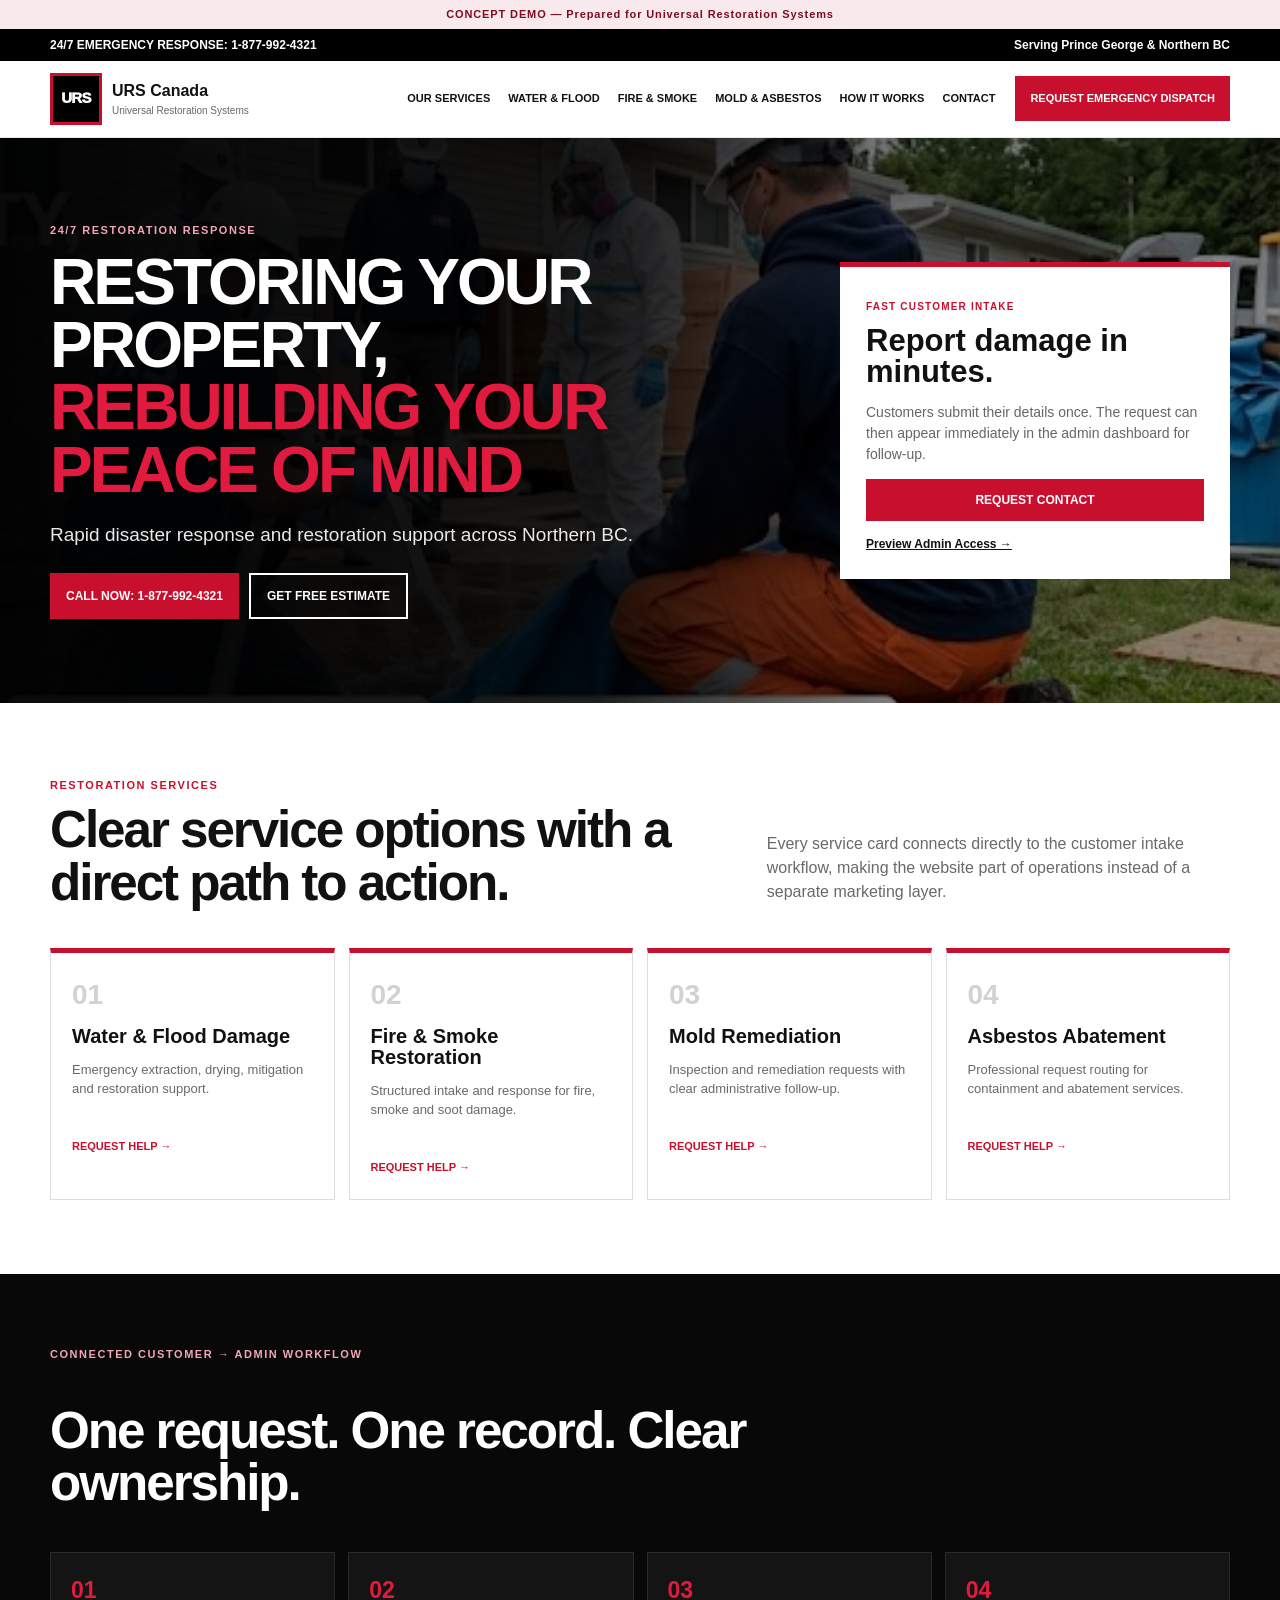
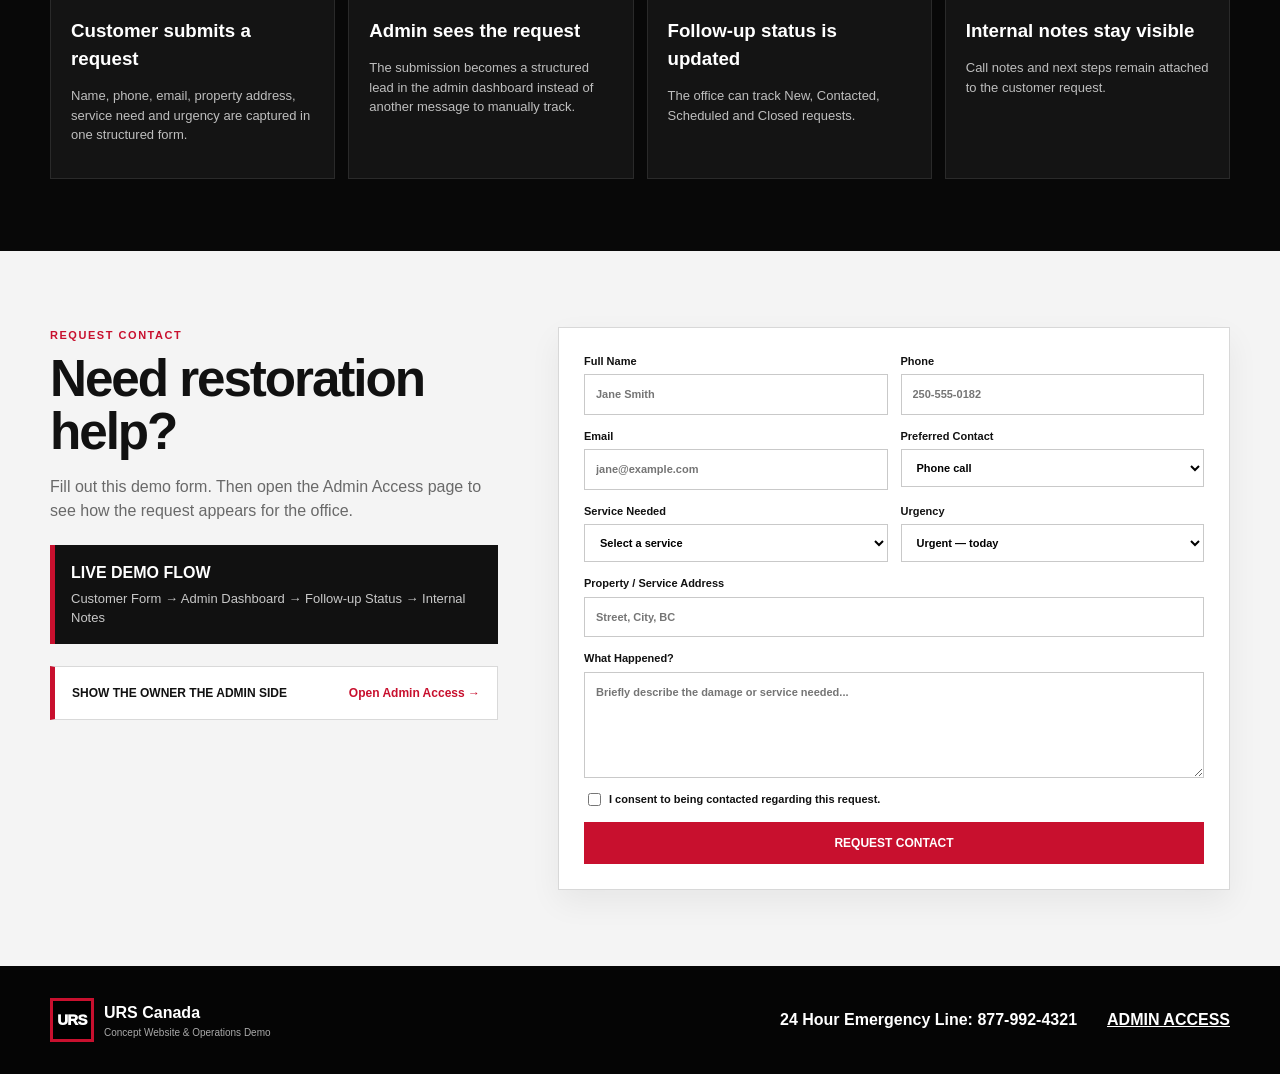
==== index.html @ d294c542 "Add files via upload" ====
<!doctype html>
<html lang="en">
<head>
  <meta charset="utf-8">
  <meta name="viewport" content="width=device-width, initial-scale=1">
  <title>URS Canada — Website & Operations Demo</title>
  <meta name="description" content="Concept website and operations intake demo for Universal Restoration Systems.">
  <link rel="stylesheet" href="assets/styles.css">
</head>
<body>
  <div class="concept-bar">CONCEPT DEMO — Prepared for Universal Restoration Systems</div>

  <div class="top-strip">
    <div class="container top-strip-inner">
      <a href="tel:18779924321">24/7 EMERGENCY RESPONSE: 1-877-992-4321</a>
      <span>Serving Prince George & Northern BC</span>
    </div>
  </div>

  <header class="main-header">
    <div class="container header-row">
      <a class="brand" href="#top">
        <div class="logo-fallback">
          <span class="logo-box">URS</span>
          <span><strong>URS Canada</strong><small>Universal Restoration Systems</small></span>
        </div>
      </a>

      <nav class="main-nav">
        <a href="#services">OUR SERVICES</a>
        <a href="#services">WATER & FLOOD</a>
        <a href="#services">FIRE & SMOKE</a>
        <a href="#services">MOLD & ASBESTOS</a>
        <a href="#process">HOW IT WORKS</a>
        <a href="#contact">CONTACT</a>
      </nav>

      <a class="dispatch-btn" href="#contact">REQUEST EMERGENCY DISPATCH</a>
    </div>
  </header>

  <main id="top">
    <section class="hero">
      <div class="hero-overlay">
        <div class="container hero-grid">
          <div class="hero-copy">
            <div class="eyebrow light">24/7 RESTORATION RESPONSE</div>
            <h1>RESTORING YOUR PROPERTY,<br><span>REBUILDING YOUR PEACE OF MIND</span></h1>
            <p>Rapid disaster response and restoration support across Northern BC.</p>
            <div class="hero-actions">
              <a class="btn red" href="tel:18779924321">CALL NOW: 1-877-992-4321</a>
              <a class="btn outline-light" href="#contact">GET FREE ESTIMATE</a>
            </div>
          </div>

          <div class="hero-side-card">
            <span>FAST CUSTOMER INTAKE</span>
            <h2>Report damage in minutes.</h2>
            <p>Customers submit their details once. The request can then appear immediately in the admin dashboard for follow-up.</p>
            <a class="btn red full" href="#contact">REQUEST CONTACT</a>
            <a class="admin-preview-link" href="admin.html">Preview Admin Access →</a>
          </div>
        </div>
      </div>
    </section>

    <section class="services-section" id="services">
      <div class="container">
        <div class="section-heading">
          <div>
            <div class="eyebrow">RESTORATION SERVICES</div>
            <h2>Clear service options with a direct path to action.</h2>
          </div>
          <p>Every service card connects directly to the customer intake workflow, making the website part of operations instead of a separate marketing layer.</p>
        </div>

        <div class="service-grid">
          <article class="service-card">
            <div class="service-number">01</div>
            <h3>Water & Flood Damage</h3>
            <p>Emergency extraction, drying, mitigation and restoration support.</p>
            <button class="text-link service-select" data-service="Water Damage">REQUEST HELP →</button>
          </article>

          <article class="service-card">
            <div class="service-number">02</div>
            <h3>Fire & Smoke Restoration</h3>
            <p>Structured intake and response for fire, smoke and soot damage.</p>
            <button class="text-link service-select" data-service="Fire / Smoke Damage">REQUEST HELP →</button>
          </article>

          <article class="service-card">
            <div class="service-number">03</div>
            <h3>Mold Remediation</h3>
            <p>Inspection and remediation requests with clear administrative follow-up.</p>
            <button class="text-link service-select" data-service="Mold Remediation">REQUEST HELP →</button>
          </article>

          <article class="service-card">
            <div class="service-number">04</div>
            <h3>Asbestos Abatement</h3>
            <p>Professional request routing for containment and abatement services.</p>
            <button class="text-link service-select" data-service="Asbestos Abatement">REQUEST HELP →</button>
          </article>
        </div>
      </div>
    </section>

    <section class="process-section" id="process">
      <div class="container">
        <div class="eyebrow light">CONNECTED CUSTOMER → ADMIN WORKFLOW</div>
        <h2>One request. One record. Clear ownership.</h2>

        <div class="process-grid">
          <div class="process-card">
            <b>01</b>
            <h3>Customer submits a request</h3>
            <p>Name, phone, email, property address, service need and urgency are captured in one structured form.</p>
          </div>
          <div class="process-card">
            <b>02</b>
            <h3>Admin sees the request</h3>
            <p>The submission becomes a structured lead in the admin dashboard instead of another message to manually track.</p>
          </div>
          <div class="process-card">
            <b>03</b>
            <h3>Follow-up status is updated</h3>
            <p>The office can track New, Contacted, Scheduled and Closed requests.</p>
          </div>
          <div class="process-card">
            <b>04</b>
            <h3>Internal notes stay visible</h3>
            <p>Call notes and next steps remain attached to the customer request.</p>
          </div>
        </div>
      </div>
    </section>

    <section class="contact-section" id="contact">
      <div class="container contact-layout">
        <div class="contact-copy">
          <div class="eyebrow">REQUEST CONTACT</div>
          <h2>Need restoration help?</h2>
          <p>Fill out this demo form. Then open the Admin Access page to see how the request appears for the office.</p>

          <div class="workflow-box">
            <strong>LIVE DEMO FLOW</strong>
            <span>Customer Form → Admin Dashboard → Follow-up Status → Internal Notes</span>
          </div>

          <a class="admin-callout" href="admin.html">
            <strong>SHOW THE OWNER THE ADMIN SIDE</strong>
            <span>Open Admin Access →</span>
          </a>
        </div>

        <form id="contactForm" class="contact-card">
          <div class="form-grid">
            <label>Full Name
              <input name="name" required placeholder="Jane Smith">
            </label>

            <label>Phone
              <input name="phone" required placeholder="250-555-0182">
            </label>

            <label>Email
              <input type="email" name="email" required placeholder="jane@example.com">
            </label>

            <label>Preferred Contact
              <select name="contactMethod">
                <option>Phone call</option>
                <option>Email</option>
                <option>Text message</option>
              </select>
            </label>

            <label>Service Needed
              <select name="service" id="serviceSelect" required>
                <option value="">Select a service</option>
                <option>Water Damage</option>
                <option>Fire / Smoke Damage</option>
                <option>Mold Remediation</option>
                <option>Asbestos Abatement</option>
                <option>Weather / Wind Damage</option>
                <option>Other Restoration Service</option>
              </select>
            </label>

            <label>Urgency
              <select name="urgency">
                <option>Emergency — immediate response</option>
                <option selected>Urgent — today</option>
                <option>Standard — within 1–2 business days</option>
              </select>
            </label>

            <label class="span-2">Property / Service Address
              <input name="address" placeholder="Street, City, BC">
            </label>

            <label class="span-2">What Happened?
              <textarea name="message" rows="5" required placeholder="Briefly describe the damage or service needed..."></textarea>
            </label>
          </div>

          <label class="consent">
            <input type="checkbox" required>
            <span>I consent to being contacted regarding this request.</span>
          </label>

          <button class="btn red full" type="submit">REQUEST CONTACT</button>

          <div id="formSuccess" class="success" hidden>
            <strong>Request received.</strong>
            <span>Your demo inquiry is now available in the Admin Dashboard.</span>
            <a href="admin.html">OPEN ADMIN ACCESS →</a>
          </div>
        </form>
      </div>
    </section>
  </main>

  <footer>
    <div class="container footer-row">
      <div class="footer-brand">
        <span class="logo-box small">URS</span>
        <span><strong>URS Canada</strong><small>Concept Website & Operations Demo</small></span>
      </div>
      <strong>24 Hour Emergency Line: 877-992-4321</strong>
      <a href="admin.html">ADMIN ACCESS</a>
    </div>
  </footer>

  <script src="assets/app.js"></script>
</body>
</html>
---- assets/styles.css ----
:root{
  --red:#c8102e;
  --red-dark:#9f0d24;
  --black:#080808;
  --charcoal:#171717;
  --ink:#111;
  --muted:#696969;
  --line:#dedede;
  --soft:#f5f5f5;
  --white:#fff;
}
*{box-sizing:border-box}
html{scroll-behavior:smooth}
body{margin:0;font-family:Arial,Helvetica,sans-serif;color:var(--ink);background:#fff;line-height:1.5}
a{color:inherit}
button,input,select,textarea{font:inherit}
.container{width:min(1180px,calc(100% - 36px));margin:auto}
.concept-bar{background:#f8e9ed;color:#7f0c20;padding:6px 12px;text-align:center;font-size:11px;font-weight:900;letter-spacing:.08em}
.top-strip{background:#000;color:#fff;font-size:12px;font-weight:800}
.top-strip-inner{height:32px;display:flex;align-items:center;justify-content:space-between}
.top-strip a{text-decoration:none}
.main-header{position:sticky;top:0;z-index:30;background:#fff;border-bottom:1px solid #e7e7e7}
.header-row{height:76px;display:flex;align-items:center;gap:20px}
.brand{text-decoration:none}
.logo-fallback,.footer-brand{display:flex;align-items:center;gap:10px}
.logo-box{display:grid;place-items:center;background:#000;color:#fff;border:3px solid var(--red);width:52px;height:52px;font-size:15px;font-weight:1000;letter-spacing:-.05em}
.logo-box.small{width:44px;height:44px}
.logo-fallback strong,.logo-fallback small,.footer-brand strong,.footer-brand small{display:block}
.logo-fallback small,.footer-brand small{font-size:10px;color:#666}
.main-nav{display:flex;gap:18px;margin-left:auto}
.main-nav a{text-decoration:none;font-size:11px;font-weight:900}
.main-nav a:hover{color:var(--red)}
.dispatch-btn{background:var(--red);color:#fff;text-decoration:none;font-size:11px;font-weight:900;padding:14px 15px}
.hero{
  background:
    linear-gradient(90deg,rgba(0,0,0,.96) 0%,rgba(0,0,0,.88) 47%,rgba(0,0,0,.50) 70%,rgba(0,0,0,.38) 100%),
    url('hero-restoration.png') center/cover no-repeat;
  color:#fff;
}
.hero-overlay{padding:84px 0}
.hero-grid{display:grid;grid-template-columns:1.2fr .65fr;gap:70px;align-items:center}
.eyebrow{font-size:11px;letter-spacing:.14em;font-weight:900;color:var(--red)}
.eyebrow.light{color:#f2a7b4}
.hero h1{font-size:clamp(40px,5vw,68px);line-height:.98;letter-spacing:-.045em;margin:.2em 0;color:#fff}
.hero h1 span{color:#e01b3f}
.hero p{font-size:19px;color:#e9e9e9}
.hero-actions{display:flex;gap:10px;flex-wrap:wrap;margin-top:24px}
.btn{display:inline-flex;align-items:center;justify-content:center;border:0;padding:12px 16px;text-decoration:none;font-size:12px;font-weight:900;cursor:pointer}
.btn.red{background:var(--red);color:#fff}
.btn.red:hover{background:var(--red-dark)}
.btn.outline-light{border:2px solid #fff;color:#fff;background:transparent}
.btn.full{width:100%}
.hero-side-card{background:#fff;color:#111;padding:26px;border-top:5px solid var(--red)}
.hero-side-card>span{font-size:10px;letter-spacing:.12em;font-weight:900;color:var(--red)}
.hero-side-card h2{font-size:31px;line-height:1.02;margin:.25em 0}
.hero-side-card p{color:#666;font-size:14px}
.admin-preview-link{display:block;margin-top:14px;color:#111;font-weight:900;font-size:12px}
.services-section{padding:74px 0;background:#fff}
.section-heading{display:grid;grid-template-columns:1fr .7fr;gap:55px;align-items:end;margin-bottom:28px}
.section-heading h2,.contact-copy h2{font-size:clamp(32px,4vw,52px);line-height:1.03;letter-spacing:-.04em;margin:.2em 0}
.section-heading p,.contact-copy p{color:var(--muted)}
.service-grid{display:grid;grid-template-columns:repeat(4,1fr);gap:14px}
.service-card{border:1px solid var(--line);border-top:5px solid var(--red);padding:21px;background:#fff}
.service-number{font-size:28px;font-weight:900;color:#d2d2d2}
.service-card h3{font-size:20px;line-height:1.05;margin:10px 0}
.service-card p{font-size:13px;color:var(--muted);min-height:60px}
.text-link{border:0;background:none;padding:0;color:var(--red);font-size:11px;font-weight:900;cursor:pointer}
.process-section{background:#080808;color:#fff;padding:72px 0}
.process-section h2{font-size:clamp(34px,4vw,56px);max-width:760px;line-height:1.02;letter-spacing:-.04em}
.process-grid{display:grid;grid-template-columns:repeat(4,1fr);gap:13px;margin-top:30px}
.process-card{background:#141414;border:1px solid #2a2a2a;padding:20px}
.process-card b{font-size:23px;color:#e01b3f}
.process-card h3{margin:10px 0 6px}
.process-card p{color:#bebebe;font-size:13px}
.contact-section{padding:76px 0;background:#f4f4f4}
.contact-layout{display:grid;grid-template-columns:.8fr 1.2fr;gap:60px;align-items:start}
.workflow-box{background:#111;color:#fff;border-left:5px solid var(--red);padding:16px;margin:22px 0}
.workflow-box strong,.workflow-box span{display:block}
.workflow-box span{font-size:13px;color:#c8c8c8;margin-top:4px}
.admin-callout{display:flex;justify-content:space-between;align-items:center;gap:12px;background:#fff;border:1px solid #d9d9d9;border-left:5px solid var(--red);padding:17px;text-decoration:none}
.admin-callout strong{font-size:12px}
.admin-callout span{font-size:12px;color:var(--red);font-weight:900}
.contact-card{background:#fff;border:1px solid #d8d8d8;padding:25px;box-shadow:0 12px 30px rgba(0,0,0,.06)}
.form-grid{display:grid;grid-template-columns:1fr 1fr;gap:13px}
label{display:flex;flex-direction:column;gap:5px;font-size:11px;font-weight:900}
input,select,textarea{width:100%;border:1px solid #c9c9c9;padding:11px;background:#fff}
input:focus,select:focus,textarea:focus{outline:2px solid rgba(200,16,46,.15);border-color:var(--red)}
.span-2{grid-column:1/-1}
.consent{flex-direction:row;align-items:flex-start;margin:13px 0}
.consent input{width:auto;margin-top:2px}
.success{background:#f4e8eb;border-left:5px solid var(--red);padding:13px;margin-top:12px}
.success strong,.success span,.success a{display:block}
.success a{margin-top:5px;color:var(--red);font-weight:900}
footer{background:#050505;color:#fff;padding:32px 0}
.footer-row{display:flex;align-items:center;gap:30px}
.footer-row>strong{margin-left:auto}
.footer-row>a{color:#fff;font-weight:900}
.footer-brand small{color:#aaa}
@media(max-width:1020px){
  .main-nav{display:none}
  .header-row{justify-content:space-between}
  .hero-grid,.contact-layout,.section-heading{grid-template-columns:1fr}
  .service-grid,.process-grid{grid-template-columns:1fr 1fr}
}
@media(max-width:650px){
  .top-strip-inner span,.dispatch-btn{display:none}
  .hero-overlay{padding:58px 0}
  .hero h1{font-size:42px}
  .service-grid,.process-grid,.form-grid{grid-template-columns:1fr}
  .span-2{grid-column:auto}
  .footer-row{display:grid}
  .footer-row>strong{margin-left:0}
}
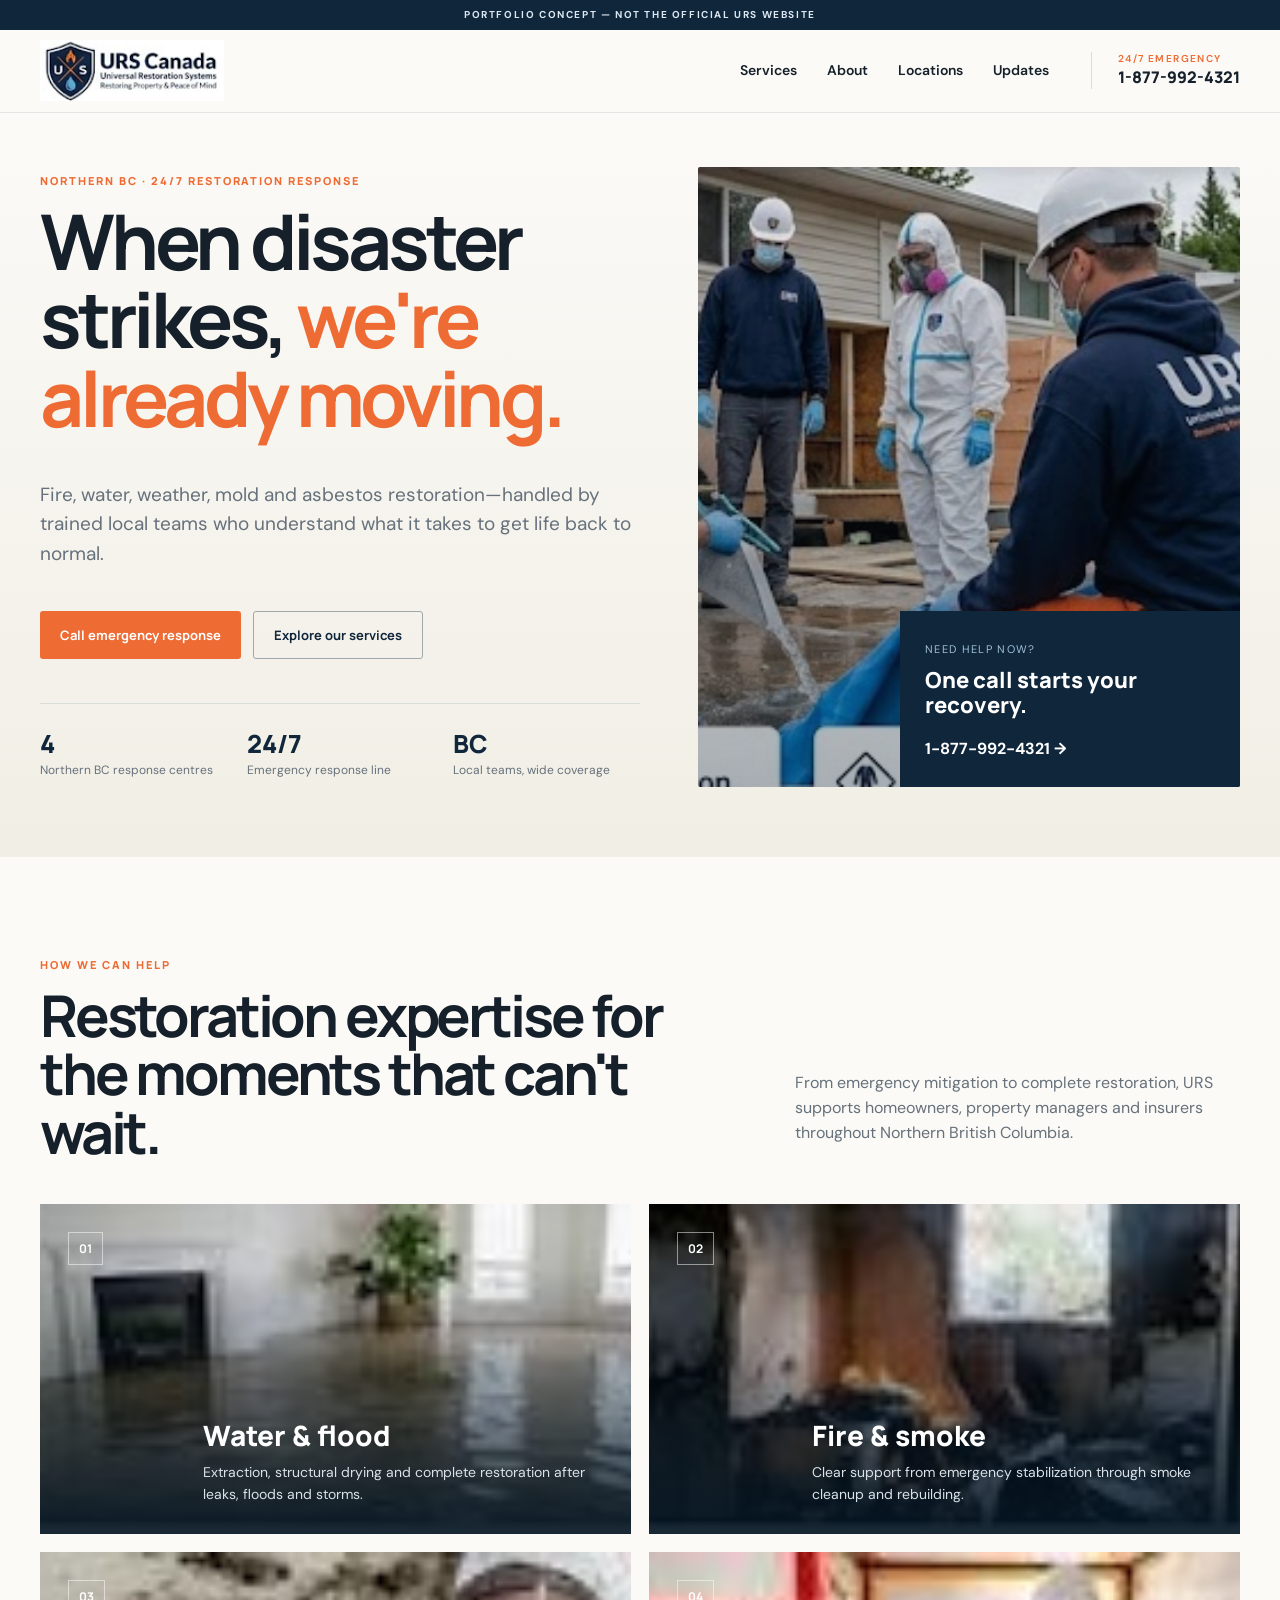
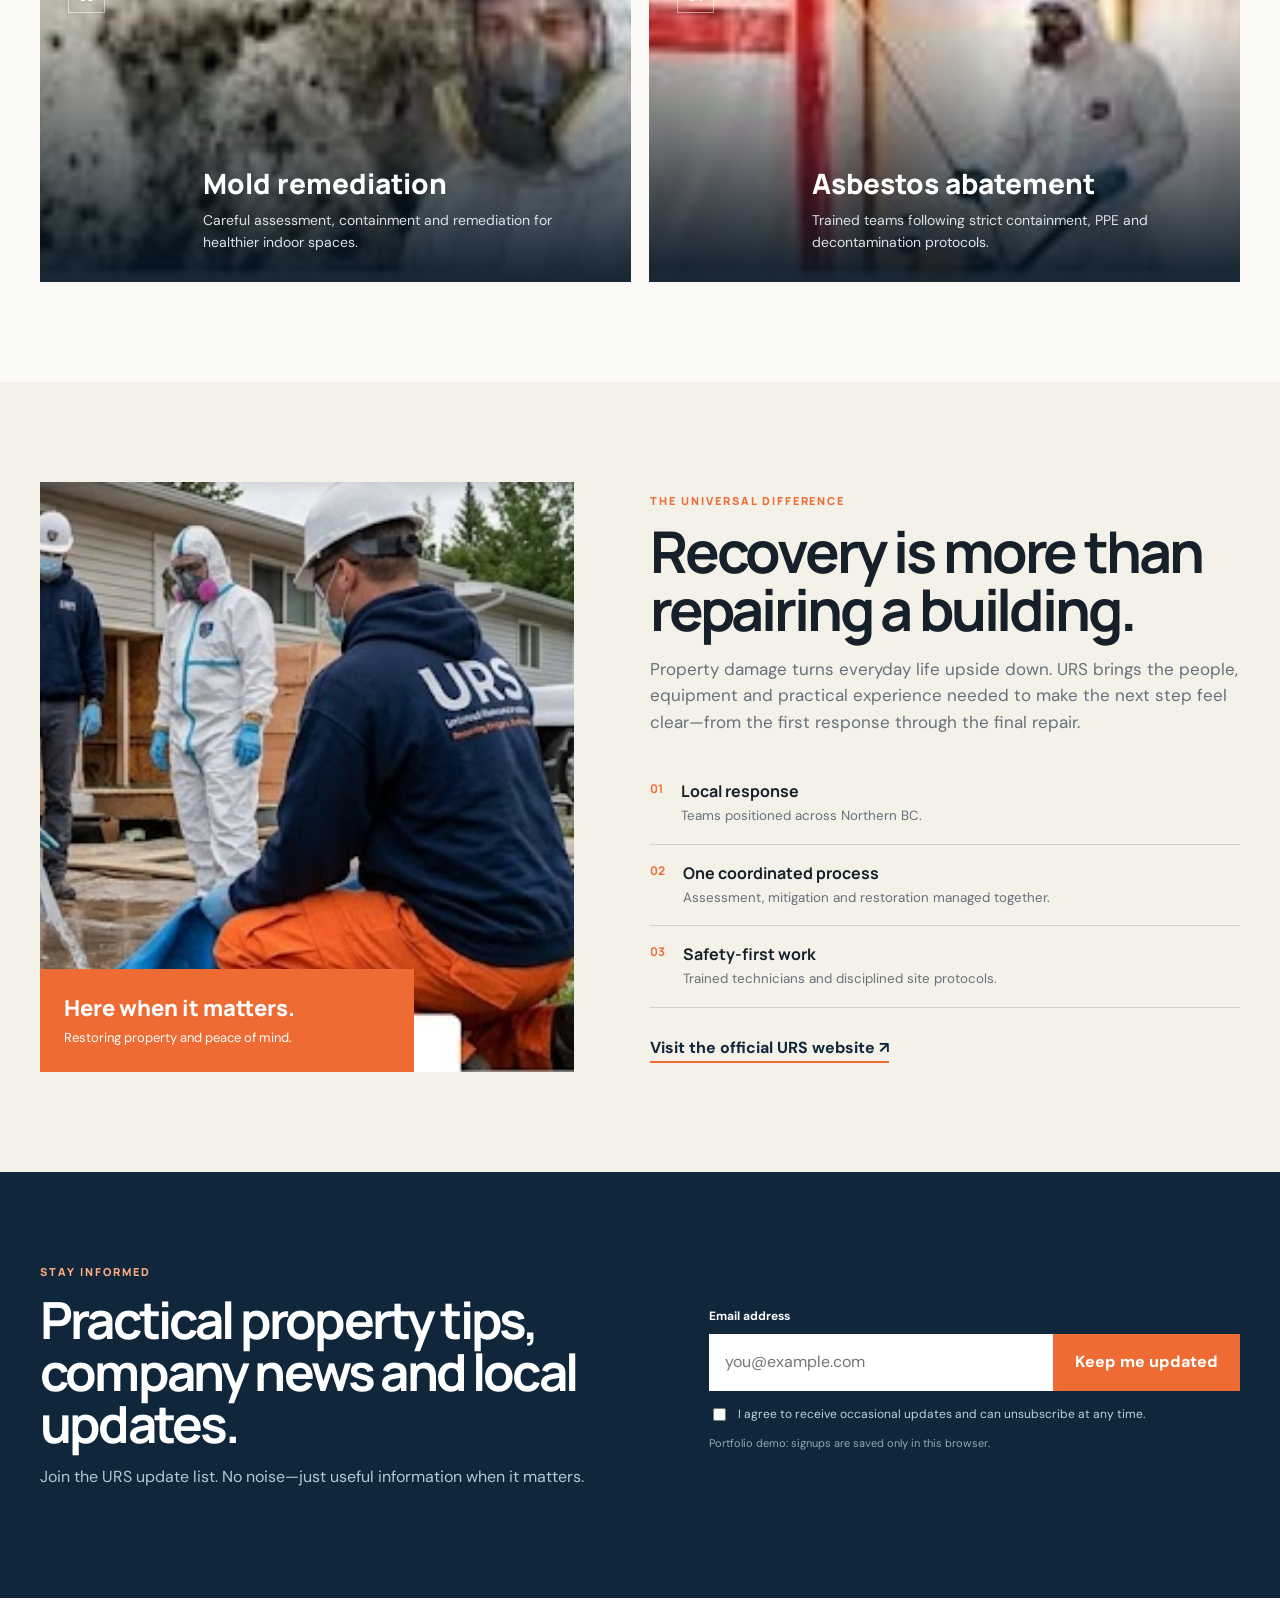
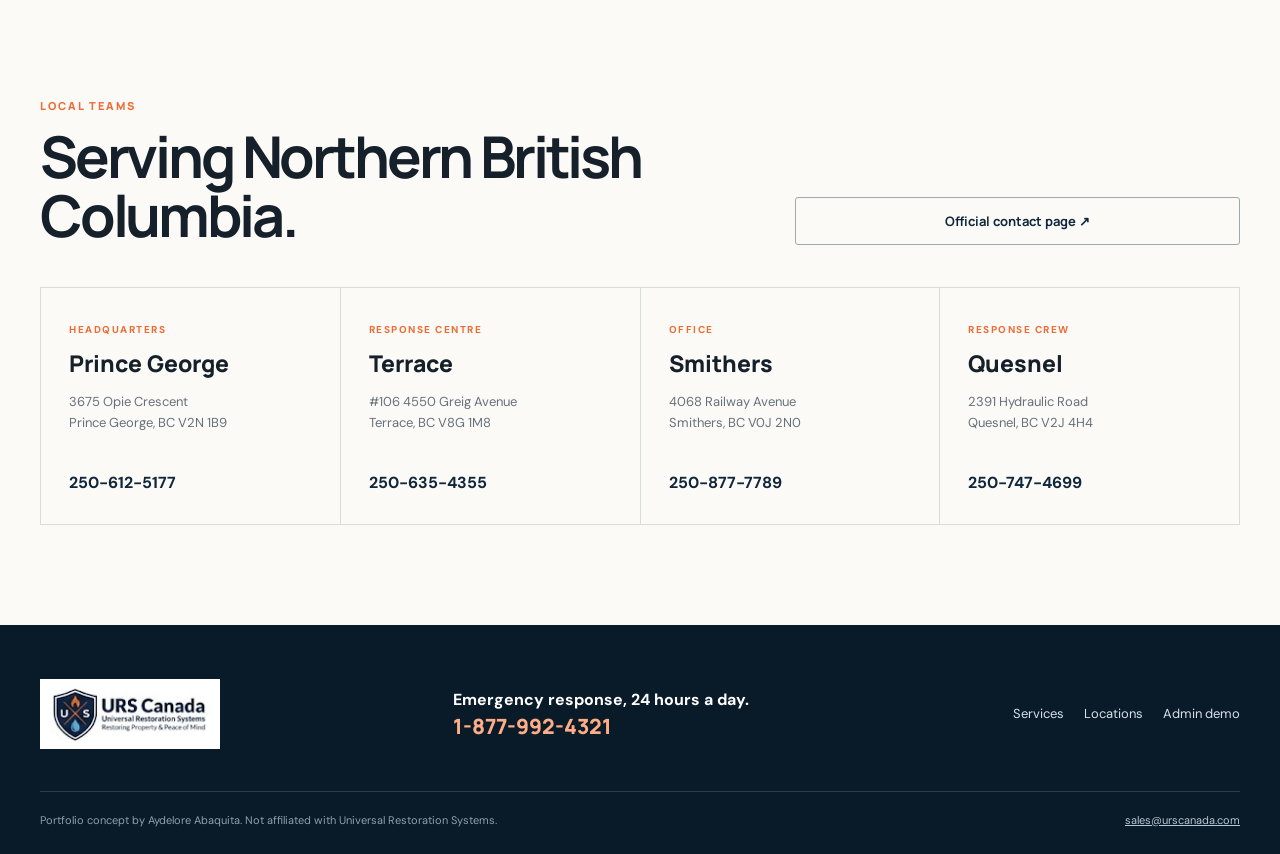
==== commit b0dacb1b: "Redesign URS landing page and add email signup" ====
--- a/index.html
+++ b/index.html
@@ -3,236 +3,90 @@
 <head>
   <meta charset="utf-8">
   <meta name="viewport" content="width=device-width, initial-scale=1">
-  <title>URS Canada — Website & Operations Demo</title>
-  <meta name="description" content="Concept website and operations intake demo for Universal Restoration Systems.">
+  <title>URS Canada — Northern BC Restoration</title>
+  <meta name="description" content="A landing page concept for Universal Restoration Systems, serving Northern British Columbia with 24/7 property restoration support.">
+  <link rel="preconnect" href="https://fonts.googleapis.com">
+  <link rel="preconnect" href="https://fonts.gstatic.com" crossorigin>
+  <link href="https://fonts.googleapis.com/css2?family=DM+Sans:wght@400;500;600;700&family=Manrope:wght@600;700;800&display=swap" rel="stylesheet">
   <link rel="stylesheet" href="assets/styles.css">
 </head>
 <body>
-  <div class="concept-bar">CONCEPT DEMO — Prepared for Universal Restoration Systems</div>
-
-  <div class="top-strip">
-    <div class="container top-strip-inner">
-      <a href="tel:18779924321">24/7 EMERGENCY RESPONSE: 1-877-992-4321</a>
-      <span>Serving Prince George & Northern BC</span>
-    </div>
-  </div>
-
-  <header class="main-header">
-    <div class="container header-row">
-      <a class="brand" href="#top">
-        <div class="logo-fallback">
-          <span class="logo-box">URS</span>
-          <span><strong>URS Canada</strong><small>Universal Restoration Systems</small></span>
-        </div>
-      </a>
-
-      <nav class="main-nav">
-        <a href="#services">OUR SERVICES</a>
-        <a href="#services">WATER & FLOOD</a>
-        <a href="#services">FIRE & SMOKE</a>
-        <a href="#services">MOLD & ASBESTOS</a>
-        <a href="#process">HOW IT WORKS</a>
-        <a href="#contact">CONTACT</a>
-      </nav>
-
-      <a class="dispatch-btn" href="#contact">REQUEST EMERGENCY DISPATCH</a>
+  <div class="concept-bar">PORTFOLIO CONCEPT — NOT THE OFFICIAL URS WEBSITE</div>
+  <header class="site-header">
+    <div class="shell nav-wrap">
+      <a class="brand" href="#top" aria-label="URS Canada home"><img src="assets/urs-logo.png" alt="URS Canada — Universal Restoration Systems"></a>
+      <nav aria-label="Main navigation"><a href="#services">Services</a><a href="#about">About</a><a href="#locations">Locations</a><a href="#updates">Updates</a></nav>
+      <a class="phone-link" href="tel:18779924321"><span>24/7 emergency</span>1-877-992-4321</a>
+      <button class="menu-btn" type="button" aria-label="Open menu" aria-expanded="false">Menu</button>
     </div>
   </header>
-
   <main id="top">
     <section class="hero">
-      <div class="hero-overlay">
-        <div class="container hero-grid">
-          <div class="hero-copy">
-            <div class="eyebrow light">24/7 RESTORATION RESPONSE</div>
-            <h1>RESTORING YOUR PROPERTY,<br><span>REBUILDING YOUR PEACE OF MIND</span></h1>
-            <p>Rapid disaster response and restoration support across Northern BC.</p>
-            <div class="hero-actions">
-              <a class="btn red" href="tel:18779924321">CALL NOW: 1-877-992-4321</a>
-              <a class="btn outline-light" href="#contact">GET FREE ESTIMATE</a>
-            </div>
+      <div class="shell hero-grid">
+        <div class="hero-copy">
+          <p class="kicker">NORTHERN BC · 24/7 RESTORATION RESPONSE</p>
+          <h1>When disaster strikes, <em>we're already moving.</em></h1>
+          <p class="hero-lead">Fire, water, weather, mold and asbestos restoration—handled by trained local teams who understand what it takes to get life back to normal.</p>
+          <div class="hero-actions"><a class="button primary" href="tel:18779924321">Call emergency response</a><a class="button secondary" href="#services">Explore our services</a></div>
+          <div class="hero-proof">
+            <div><strong>4</strong><span>Northern BC response centres</span></div><div><strong>24/7</strong><span>Emergency response line</span></div><div><strong>BC</strong><span>Local teams, wide coverage</span></div>
           </div>
-
-          <div class="hero-side-card">
-            <span>FAST CUSTOMER INTAKE</span>
-            <h2>Report damage in minutes.</h2>
-            <p>Customers submit their details once. The request can then appear immediately in the admin dashboard for follow-up.</p>
-            <a class="btn red full" href="#contact">REQUEST CONTACT</a>
-            <a class="admin-preview-link" href="admin.html">Preview Admin Access →</a>
-          </div>
+        </div>
+        <div class="hero-visual" role="img" aria-label="URS restoration team responding at a property">
+          <div class="visual-note"><span>Need help now?</span><strong>One call starts your recovery.</strong><a href="tel:18779924321">1-877-992-4321 →</a></div>
         </div>
       </div>
     </section>
-
-    <section class="services-section" id="services">
-      <div class="container">
-        <div class="section-heading">
-          <div>
-            <div class="eyebrow">RESTORATION SERVICES</div>
-            <h2>Clear service options with a direct path to action.</h2>
-          </div>
-          <p>Every service card connects directly to the customer intake workflow, making the website part of operations instead of a separate marketing layer.</p>
-        </div>
-
+    <section class="service-intro" id="services">
+      <div class="shell">
+        <div class="section-heading"><div><p class="kicker">HOW WE CAN HELP</p><h2>Restoration expertise for the moments that can't wait.</h2></div><p>From emergency mitigation to complete restoration, URS supports homeowners, property managers and insurers throughout Northern British Columbia.</p></div>
         <div class="service-grid">
-          <article class="service-card">
-            <div class="service-number">01</div>
-            <h3>Water & Flood Damage</h3>
-            <p>Emergency extraction, drying, mitigation and restoration support.</p>
-            <button class="text-link service-select" data-service="Water Damage">REQUEST HELP →</button>
-          </article>
-
-          <article class="service-card">
-            <div class="service-number">02</div>
-            <h3>Fire & Smoke Restoration</h3>
-            <p>Structured intake and response for fire, smoke and soot damage.</p>
-            <button class="text-link service-select" data-service="Fire / Smoke Damage">REQUEST HELP →</button>
-          </article>
-
-          <article class="service-card">
-            <div class="service-number">03</div>
-            <h3>Mold Remediation</h3>
-            <p>Inspection and remediation requests with clear administrative follow-up.</p>
-            <button class="text-link service-select" data-service="Mold Remediation">REQUEST HELP →</button>
-          </article>
-
-          <article class="service-card">
-            <div class="service-number">04</div>
-            <h3>Asbestos Abatement</h3>
-            <p>Professional request routing for containment and abatement services.</p>
-            <button class="text-link service-select" data-service="Asbestos Abatement">REQUEST HELP →</button>
-          </article>
+          <article class="service-card water"><span>01</span><div><h3>Water & flood</h3><p>Extraction, structural drying and complete restoration after leaks, floods and storms.</p></div></article>
+          <article class="service-card fire"><span>02</span><div><h3>Fire & smoke</h3><p>Clear support from emergency stabilization through smoke cleanup and rebuilding.</p></div></article>
+          <article class="service-card mold"><span>03</span><div><h3>Mold remediation</h3><p>Careful assessment, containment and remediation for healthier indoor spaces.</p></div></article>
+          <article class="service-card asbestos"><span>04</span><div><h3>Asbestos abatement</h3><p>Trained teams following strict containment, PPE and decontamination protocols.</p></div></article>
         </div>
       </div>
     </section>
-
-    <section class="process-section" id="process">
-      <div class="container">
-        <div class="eyebrow light">CONNECTED CUSTOMER → ADMIN WORKFLOW</div>
-        <h2>One request. One record. Clear ownership.</h2>
-
-        <div class="process-grid">
-          <div class="process-card">
-            <b>01</b>
-            <h3>Customer submits a request</h3>
-            <p>Name, phone, email, property address, service need and urgency are captured in one structured form.</p>
-          </div>
-          <div class="process-card">
-            <b>02</b>
-            <h3>Admin sees the request</h3>
-            <p>The submission becomes a structured lead in the admin dashboard instead of another message to manually track.</p>
-          </div>
-          <div class="process-card">
-            <b>03</b>
-            <h3>Follow-up status is updated</h3>
-            <p>The office can track New, Contacted, Scheduled and Closed requests.</p>
-          </div>
-          <div class="process-card">
-            <b>04</b>
-            <h3>Internal notes stay visible</h3>
-            <p>Call notes and next steps remain attached to the customer request.</p>
-          </div>
+    <section class="about" id="about">
+      <div class="shell about-grid">
+        <div class="about-image"><div class="about-badge"><strong>Here when it matters.</strong><span>Restoring property and peace of mind.</span></div></div>
+        <div class="about-copy">
+          <p class="kicker">THE UNIVERSAL DIFFERENCE</p><h2>Recovery is more than repairing a building.</h2>
+          <p>Property damage turns everyday life upside down. URS brings the people, equipment and practical experience needed to make the next step feel clear—from the first response through the final repair.</p>
+          <ul><li><span>01</span><div><strong>Local response</strong><small>Teams positioned across Northern BC.</small></div></li><li><span>02</span><div><strong>One coordinated process</strong><small>Assessment, mitigation and restoration managed together.</small></div></li><li><span>03</span><div><strong>Safety-first work</strong><small>Trained technicians and disciplined site protocols.</small></div></li></ul>
+          <a class="text-link" href="https://www.urscanada.com/" target="_blank" rel="noopener">Visit the official URS website ↗</a>
         </div>
       </div>
     </section>
-
-    <section class="contact-section" id="contact">
-      <div class="container contact-layout">
-        <div class="contact-copy">
-          <div class="eyebrow">REQUEST CONTACT</div>
-          <h2>Need restoration help?</h2>
-          <p>Fill out this demo form. Then open the Admin Access page to see how the request appears for the office.</p>
-
-          <div class="workflow-box">
-            <strong>LIVE DEMO FLOW</strong>
-            <span>Customer Form → Admin Dashboard → Follow-up Status → Internal Notes</span>
-          </div>
-
-          <a class="admin-callout" href="admin.html">
-            <strong>SHOW THE OWNER THE ADMIN SIDE</strong>
-            <span>Open Admin Access →</span>
-          </a>
-        </div>
-
-        <form id="contactForm" class="contact-card">
-          <div class="form-grid">
-            <label>Full Name
-              <input name="name" required placeholder="Jane Smith">
-            </label>
-
-            <label>Phone
-              <input name="phone" required placeholder="250-555-0182">
-            </label>
-
-            <label>Email
-              <input type="email" name="email" required placeholder="jane@example.com">
-            </label>
-
-            <label>Preferred Contact
-              <select name="contactMethod">
-                <option>Phone call</option>
-                <option>Email</option>
-                <option>Text message</option>
-              </select>
-            </label>
-
-            <label>Service Needed
-              <select name="service" id="serviceSelect" required>
-                <option value="">Select a service</option>
-                <option>Water Damage</option>
-                <option>Fire / Smoke Damage</option>
-                <option>Mold Remediation</option>
-                <option>Asbestos Abatement</option>
-                <option>Weather / Wind Damage</option>
-                <option>Other Restoration Service</option>
-              </select>
-            </label>
-
-            <label>Urgency
-              <select name="urgency">
-                <option>Emergency — immediate response</option>
-                <option selected>Urgent — today</option>
-                <option>Standard — within 1–2 business days</option>
-              </select>
-            </label>
-
-            <label class="span-2">Property / Service Address
-              <input name="address" placeholder="Street, City, BC">
-            </label>
-
-            <label class="span-2">What Happened?
-              <textarea name="message" rows="5" required placeholder="Briefly describe the damage or service needed..."></textarea>
-            </label>
-          </div>
-
-          <label class="consent">
-            <input type="checkbox" required>
-            <span>I consent to being contacted regarding this request.</span>
-          </label>
-
-          <button class="btn red full" type="submit">REQUEST CONTACT</button>
-
-          <div id="formSuccess" class="success" hidden>
-            <strong>Request received.</strong>
-            <span>Your demo inquiry is now available in the Admin Dashboard.</span>
-            <a href="admin.html">OPEN ADMIN ACCESS →</a>
-          </div>
+    <section class="updates" id="updates">
+      <div class="shell updates-card">
+        <div><p class="kicker light">STAY INFORMED</p><h2>Practical property tips, company news and local updates.</h2><p>Join the URS update list. No noise—just useful information when it matters.</p></div>
+        <form id="emailForm" class="email-form">
+          <label for="signupEmail">Email address</label>
+          <div class="email-row"><input id="signupEmail" name="email" type="email" autocomplete="email" placeholder="you@example.com" required><button type="submit">Keep me updated</button></div>
+          <label class="consent"><input type="checkbox" required><span>I agree to receive occasional updates and can unsubscribe at any time.</span></label>
+          <p class="form-note">Portfolio demo: signups are saved only in this browser.</p>
+          <div id="signupSuccess" class="signup-success" hidden role="status"><strong>You're on the list.</strong> Thanks for staying connected.</div>
         </form>
       </div>
     </section>
+    <section class="locations" id="locations">
+      <div class="shell">
+        <div class="section-heading compact"><div><p class="kicker">LOCAL TEAMS</p><h2>Serving Northern British Columbia.</h2></div><a class="button secondary" href="https://www.urscanada.com/contact-us/" target="_blank" rel="noopener">Official contact page ↗</a></div>
+        <div class="location-grid">
+          <article><span>Headquarters</span><h3>Prince George</h3><p>3675 Opie Crescent<br>Prince George, BC V2N 1B9</p><a href="tel:12506125177">250-612-5177</a></article>
+          <article><span>Response centre</span><h3>Terrace</h3><p>#106 4550 Greig Avenue<br>Terrace, BC V8G 1M8</p><a href="tel:12506354355">250-635-4355</a></article>
+          <article><span>Office</span><h3>Smithers</h3><p>4068 Railway Avenue<br>Smithers, BC V0J 2N0</p><a href="tel:12508777789">250-877-7789</a></article>
+          <article><span>Response crew</span><h3>Quesnel</h3><p>2391 Hydraulic Road<br>Quesnel, BC V2J 4H4</p><a href="tel:12507474699">250-747-4699</a></article>
+        </div>
+      </div>
+    </section>
   </main>
-
   <footer>
-    <div class="container footer-row">
-      <div class="footer-brand">
-        <span class="logo-box small">URS</span>
-        <span><strong>URS Canada</strong><small>Concept Website & Operations Demo</small></span>
-      </div>
-      <strong>24 Hour Emergency Line: 877-992-4321</strong>
-      <a href="admin.html">ADMIN ACCESS</a>
-    </div>
+    <div class="shell footer-grid"><img src="assets/urs-logo.png" alt="URS Canada"><div><strong>Emergency response, 24 hours a day.</strong><a href="tel:18779924321">1-877-992-4321</a></div><div class="footer-links"><a href="#services">Services</a><a href="#locations">Locations</a><a href="admin.html">Admin demo</a></div></div>
+    <div class="shell footer-bottom"><span>Portfolio concept by Aydelore Abaquita. Not affiliated with Universal Restoration Systems.</span><a href="mailto:sales@urscanada.com">sales@urscanada.com</a></div>
   </footer>
-
   <script src="assets/app.js"></script>
 </body>
 </html>
--- a/assets/styles.css
+++ b/assets/styles.css
@@ -1,113 +1,12 @@
-:root{
-  --red:#c8102e;
-  --red-dark:#9f0d24;
-  --black:#080808;
-  --charcoal:#171717;
-  --ink:#111;
-  --muted:#696969;
-  --line:#dedede;
-  --soft:#f5f5f5;
-  --white:#fff;
-}
-*{box-sizing:border-box}
-html{scroll-behavior:smooth}
-body{margin:0;font-family:Arial,Helvetica,sans-serif;color:var(--ink);background:#fff;line-height:1.5}
-a{color:inherit}
-button,input,select,textarea{font:inherit}
-.container{width:min(1180px,calc(100% - 36px));margin:auto}
-.concept-bar{background:#f8e9ed;color:#7f0c20;padding:6px 12px;text-align:center;font-size:11px;font-weight:900;letter-spacing:.08em}
-.top-strip{background:#000;color:#fff;font-size:12px;font-weight:800}
-.top-strip-inner{height:32px;display:flex;align-items:center;justify-content:space-between}
-.top-strip a{text-decoration:none}
-.main-header{position:sticky;top:0;z-index:30;background:#fff;border-bottom:1px solid #e7e7e7}
-.header-row{height:76px;display:flex;align-items:center;gap:20px}
-.brand{text-decoration:none}
-.logo-fallback,.footer-brand{display:flex;align-items:center;gap:10px}
-.logo-box{display:grid;place-items:center;background:#000;color:#fff;border:3px solid var(--red);width:52px;height:52px;font-size:15px;font-weight:1000;letter-spacing:-.05em}
-.logo-box.small{width:44px;height:44px}
-.logo-fallback strong,.logo-fallback small,.footer-brand strong,.footer-brand small{display:block}
-.logo-fallback small,.footer-brand small{font-size:10px;color:#666}
-.main-nav{display:flex;gap:18px;margin-left:auto}
-.main-nav a{text-decoration:none;font-size:11px;font-weight:900}
-.main-nav a:hover{color:var(--red)}
-.dispatch-btn{background:var(--red);color:#fff;text-decoration:none;font-size:11px;font-weight:900;padding:14px 15px}
-.hero{
-  background:
-    linear-gradient(90deg,rgba(0,0,0,.96) 0%,rgba(0,0,0,.88) 47%,rgba(0,0,0,.50) 70%,rgba(0,0,0,.38) 100%),
-    url('hero-restoration.png') center/cover no-repeat;
-  color:#fff;
-}
-.hero-overlay{padding:84px 0}
-.hero-grid{display:grid;grid-template-columns:1.2fr .65fr;gap:70px;align-items:center}
-.eyebrow{font-size:11px;letter-spacing:.14em;font-weight:900;color:var(--red)}
-.eyebrow.light{color:#f2a7b4}
-.hero h1{font-size:clamp(40px,5vw,68px);line-height:.98;letter-spacing:-.045em;margin:.2em 0;color:#fff}
-.hero h1 span{color:#e01b3f}
-.hero p{font-size:19px;color:#e9e9e9}
-.hero-actions{display:flex;gap:10px;flex-wrap:wrap;margin-top:24px}
-.btn{display:inline-flex;align-items:center;justify-content:center;border:0;padding:12px 16px;text-decoration:none;font-size:12px;font-weight:900;cursor:pointer}
-.btn.red{background:var(--red);color:#fff}
-.btn.red:hover{background:var(--red-dark)}
-.btn.outline-light{border:2px solid #fff;color:#fff;background:transparent}
-.btn.full{width:100%}
-.hero-side-card{background:#fff;color:#111;padding:26px;border-top:5px solid var(--red)}
-.hero-side-card>span{font-size:10px;letter-spacing:.12em;font-weight:900;color:var(--red)}
-.hero-side-card h2{font-size:31px;line-height:1.02;margin:.25em 0}
-.hero-side-card p{color:#666;font-size:14px}
-.admin-preview-link{display:block;margin-top:14px;color:#111;font-weight:900;font-size:12px}
-.services-section{padding:74px 0;background:#fff}
-.section-heading{display:grid;grid-template-columns:1fr .7fr;gap:55px;align-items:end;margin-bottom:28px}
-.section-heading h2,.contact-copy h2{font-size:clamp(32px,4vw,52px);line-height:1.03;letter-spacing:-.04em;margin:.2em 0}
-.section-heading p,.contact-copy p{color:var(--muted)}
-.service-grid{display:grid;grid-template-columns:repeat(4,1fr);gap:14px}
-.service-card{border:1px solid var(--line);border-top:5px solid var(--red);padding:21px;background:#fff}
-.service-number{font-size:28px;font-weight:900;color:#d2d2d2}
-.service-card h3{font-size:20px;line-height:1.05;margin:10px 0}
-.service-card p{font-size:13px;color:var(--muted);min-height:60px}
-.text-link{border:0;background:none;padding:0;color:var(--red);font-size:11px;font-weight:900;cursor:pointer}
-.process-section{background:#080808;color:#fff;padding:72px 0}
-.process-section h2{font-size:clamp(34px,4vw,56px);max-width:760px;line-height:1.02;letter-spacing:-.04em}
-.process-grid{display:grid;grid-template-columns:repeat(4,1fr);gap:13px;margin-top:30px}
-.process-card{background:#141414;border:1px solid #2a2a2a;padding:20px}
-.process-card b{font-size:23px;color:#e01b3f}
-.process-card h3{margin:10px 0 6px}
-.process-card p{color:#bebebe;font-size:13px}
-.contact-section{padding:76px 0;background:#f4f4f4}
-.contact-layout{display:grid;grid-template-columns:.8fr 1.2fr;gap:60px;align-items:start}
-.workflow-box{background:#111;color:#fff;border-left:5px solid var(--red);padding:16px;margin:22px 0}
-.workflow-box strong,.workflow-box span{display:block}
-.workflow-box span{font-size:13px;color:#c8c8c8;margin-top:4px}
-.admin-callout{display:flex;justify-content:space-between;align-items:center;gap:12px;background:#fff;border:1px solid #d9d9d9;border-left:5px solid var(--red);padding:17px;text-decoration:none}
-.admin-callout strong{font-size:12px}
-.admin-callout span{font-size:12px;color:var(--red);font-weight:900}
-.contact-card{background:#fff;border:1px solid #d8d8d8;padding:25px;box-shadow:0 12px 30px rgba(0,0,0,.06)}
-.form-grid{display:grid;grid-template-columns:1fr 1fr;gap:13px}
-label{display:flex;flex-direction:column;gap:5px;font-size:11px;font-weight:900}
-input,select,textarea{width:100%;border:1px solid #c9c9c9;padding:11px;background:#fff}
-input:focus,select:focus,textarea:focus{outline:2px solid rgba(200,16,46,.15);border-color:var(--red)}
-.span-2{grid-column:1/-1}
-.consent{flex-direction:row;align-items:flex-start;margin:13px 0}
-.consent input{width:auto;margin-top:2px}
-.success{background:#f4e8eb;border-left:5px solid var(--red);padding:13px;margin-top:12px}
-.success strong,.success span,.success a{display:block}
-.success a{margin-top:5px;color:var(--red);font-weight:900}
-footer{background:#050505;color:#fff;padding:32px 0}
-.footer-row{display:flex;align-items:center;gap:30px}
-.footer-row>strong{margin-left:auto}
-.footer-row>a{color:#fff;font-weight:900}
-.footer-brand small{color:#aaa}
-@media(max-width:1020px){
-  .main-nav{display:none}
-  .header-row{justify-content:space-between}
-  .hero-grid,.contact-layout,.section-heading{grid-template-columns:1fr}
-  .service-grid,.process-grid{grid-template-columns:1fr 1fr}
-}
-@media(max-width:650px){
-  .top-strip-inner span,.dispatch-btn{display:none}
-  .hero-overlay{padding:58px 0}
-  .hero h1{font-size:42px}
-  .service-grid,.process-grid,.form-grid{grid-template-columns:1fr}
-  .span-2{grid-column:auto}
-  .footer-row{display:grid}
-  .footer-row>strong{margin-left:0}
-}
+:root{--navy:#10263b;--orange:#ee6b33;--cream:#f4f1e9;--paper:#fbfaf7;--ink:#15202a;--muted:#66717b;--line:#d9ddd9;--white:#fff}
+*{box-sizing:border-box}html{scroll-behavior:smooth}body{margin:0;background:var(--paper);color:var(--ink);font-family:"DM Sans",sans-serif;line-height:1.55}a{color:inherit}img{max-width:100%}button,input{font:inherit}.shell{width:min(1200px,calc(100% - 40px));margin:auto}
+.concept-bar{background:var(--navy);color:#dce9f3;text-align:center;padding:7px;font-size:10px;font-weight:700;letter-spacing:.16em}.site-header{position:sticky;top:0;z-index:50;background:rgba(251,250,247,.94);backdrop-filter:blur(14px);border-bottom:1px solid rgba(16,38,59,.1)}.nav-wrap{height:82px;display:flex;align-items:center;gap:42px}.brand{display:flex;width:184px}.brand img{width:100%;height:auto}.site-header nav{display:flex;gap:30px;margin-left:auto}.site-header nav a{text-decoration:none;font-size:14px;font-weight:600}.site-header nav a:hover{color:var(--orange)}.phone-link{display:flex;flex-direction:column;text-decoration:none;border-left:1px solid var(--line);padding-left:26px;font-family:Manrope,sans-serif;font-weight:800}.phone-link span{font:600 10px "DM Sans",sans-serif;letter-spacing:.14em;text-transform:uppercase;color:var(--orange)}.menu-btn{display:none;border:0;background:none;font-weight:700}
+.hero{padding:54px 0 70px;background:linear-gradient(180deg,#fbfaf7 0%,#f1eee5 100%)}.hero-grid{display:grid;grid-template-columns:1.05fr .95fr;min-height:620px;gap:58px;align-items:stretch}.hero-copy{display:flex;flex-direction:column;justify-content:center}.kicker{margin:0 0 14px;color:var(--orange);font:800 11px Manrope,sans-serif;letter-spacing:.18em}.hero h1,.section-heading h2,.about h2,.updates h2{font-family:Manrope,sans-serif;letter-spacing:-.055em;line-height:1.02}.hero h1{font-size:clamp(50px,6vw,82px);margin:0 0 24px;max-width:760px}.hero h1 em{font-style:normal;color:var(--orange)}.hero-lead{font-size:19px;color:var(--muted);max-width:630px}.hero-actions{display:flex;gap:12px;flex-wrap:wrap;margin:24px 0 44px}.button{display:inline-flex;align-items:center;justify-content:center;padding:14px 20px;text-decoration:none;border-radius:3px;font:700 13px Manrope,sans-serif}.button.primary{background:var(--orange);color:#fff}.button.primary:hover{background:#d95b27}.button.secondary{border:1px solid #9fa8aa;background:transparent;color:var(--navy)}.hero-proof{border-top:1px solid var(--line);display:grid;grid-template-columns:repeat(3,1fr);padding-top:22px;gap:20px}.hero-proof div{display:flex;flex-direction:column}.hero-proof strong{font:800 25px Manrope,sans-serif;color:var(--navy)}.hero-proof span{font-size:12px;color:var(--muted)}
+.hero-visual{min-height:610px;position:relative;background:linear-gradient(180deg,rgba(8,24,38,.05),rgba(8,24,38,.35)),url('hero-restoration.png') center/cover no-repeat;border-radius:2px;overflow:hidden}.visual-note{position:absolute;right:0;bottom:0;width:min(340px,82%);padding:25px;background:var(--navy);color:#fff}.visual-note span{font-size:11px;text-transform:uppercase;letter-spacing:.12em;color:#9fc0d8}.visual-note strong{display:block;font:800 22px/1.15 Manrope,sans-serif;margin:7px 0 18px}.visual-note a{color:#fff;text-decoration:none;font-weight:700}
+.service-intro{padding:100px 0}.section-heading{display:grid;grid-template-columns:1fr .65fr;gap:70px;align-items:end;margin-bottom:42px}.section-heading h2,.about h2,.updates h2{font-size:clamp(36px,4.5vw,58px);margin:0}.section-heading>p{color:var(--muted);font-size:16px}.service-grid{display:grid;grid-template-columns:repeat(2,1fr);gap:18px}.service-card{min-height:330px;padding:28px;color:#fff;display:flex;align-items:flex-end;gap:24px;position:relative;background-position:center;background-size:cover;overflow:hidden}.service-card:before{content:"";position:absolute;inset:0;background:linear-gradient(180deg,transparent 20%,rgba(5,22,36,.93) 100%)}.service-card>*{position:relative}.service-card>span{align-self:flex-start;margin-right:auto;font:700 12px Manrope,sans-serif;border:1px solid rgba(255,255,255,.5);padding:7px 10px}.service-card div{max-width:400px}.service-card h3{font:800 28px Manrope,sans-serif;margin:0}.service-card p{margin:8px 0 0;color:#d9e2e9;font-size:14px}.service-card.water{background-image:url('water.jpg')}.service-card.fire{background-image:url('fire.jpg')}.service-card.mold{background-image:url('mold.jpg')}.service-card.asbestos{background-image:url('asbestos.jpg')}
+.about{padding:100px 0;background:var(--cream)}.about-grid{display:grid;grid-template-columns:.95fr 1.05fr;gap:76px;align-items:center}.about-image{min-height:590px;background:url('hero-restoration.png') 62% center/cover no-repeat;position:relative}.about-badge{position:absolute;left:0;bottom:0;background:var(--orange);color:#fff;padding:24px;width:70%}.about-badge strong,.about-badge span{display:block}.about-badge strong{font:800 22px Manrope,sans-serif}.about-badge span{font-size:13px;margin-top:5px}.about-copy>p:not(.kicker){color:var(--muted);font-size:17px}.about ul{list-style:none;padding:0;margin:28px 0}.about li{display:flex;gap:18px;padding:17px 0;border-bottom:1px solid #d5d1c7}.about li>span{font:700 12px Manrope,sans-serif;color:var(--orange)}.about li strong,.about li small{display:block}.about li strong{font:700 16px Manrope,sans-serif}.about li small{color:var(--muted);margin-top:4px}.text-link{font-weight:700;color:var(--navy);text-decoration:none;border-bottom:2px solid var(--orange);padding-bottom:3px}
+.updates{padding:92px 0;background:var(--navy)}.updates-card{display:grid;grid-template-columns:1fr .9fr;gap:80px;align-items:center;color:#fff}.kicker.light{color:#ffad85}.updates h2{font-size:clamp(34px,4vw,54px)}.updates-card>div>p:last-child{color:#b6c7d4}.email-form label{display:block;font-size:12px;font-weight:700;margin-bottom:8px}.email-row{display:grid;grid-template-columns:1fr auto}.email-row input{min-width:0;border:0;padding:16px}.email-row button{border:0;background:var(--orange);color:#fff;font-weight:800;padding:0 22px;cursor:pointer}.consent{display:flex!important;align-items:flex-start;gap:9px;margin-top:14px!important;font-weight:400!important;color:#c3d0d9}.consent input{width:auto;margin-top:3px}.form-note{font-size:11px;color:#93a9b8}.signup-success{margin-top:14px;padding:13px;background:#1e4a3d;color:#e9fff6}.signup-success strong{margin-right:6px}
+.locations{padding:100px 0}.section-heading.compact{align-items:end}.location-grid{display:grid;grid-template-columns:repeat(4,1fr);border-top:1px solid var(--line);border-left:1px solid var(--line)}.location-grid article{padding:28px;border-right:1px solid var(--line);border-bottom:1px solid var(--line)}.location-grid span{font-size:10px;text-transform:uppercase;letter-spacing:.15em;color:var(--orange);font-weight:700}.location-grid h3{font:800 23px Manrope,sans-serif;margin:7px 0}.location-grid p{min-height:66px;color:var(--muted);font-size:13px}.location-grid a{font-weight:700;text-decoration:none;color:var(--navy)}
+footer{padding:54px 0 25px;background:#091a29;color:#fff}.footer-grid{display:grid;grid-template-columns:1fr 1fr 1fr;gap:40px;align-items:center}.footer-grid>img{width:180px;background:#fff;padding:8px}.footer-grid>div:nth-child(2){display:flex;flex-direction:column}.footer-grid>div:nth-child(2) a{color:#ffad85;font:800 21px Manrope,sans-serif;text-decoration:none}.footer-links{display:flex;justify-content:flex-end;gap:20px}.footer-links a{color:#d8e1e8;text-decoration:none;font-size:13px}.footer-bottom{display:flex;justify-content:space-between;gap:20px;margin-top:42px;padding-top:20px;border-top:1px solid #2b3c4b;color:#8fa0ad;font-size:11px}.footer-bottom a{color:#b9c9d4}
+@media(max-width:980px){.site-header nav,.phone-link{display:none}.menu-btn{display:block;margin-left:auto}.site-header nav{position:absolute;left:20px;right:20px;top:70px;background:var(--paper);padding:20px;flex-direction:column;box-shadow:0 15px 30px rgba(0,0,0,.12)}.hero-grid,.about-grid,.updates-card,.section-heading{grid-template-columns:1fr}.hero-visual{min-height:500px}.location-grid{grid-template-columns:repeat(2,1fr)}}
+@media(max-width:640px){.shell{width:min(100% - 26px,1200px)}.nav-wrap{height:70px}.brand{width:155px}.hero{padding-top:35px}.hero-grid{gap:30px;min-height:0}.hero h1{font-size:48px}.hero-proof{grid-template-columns:1fr 1fr}.hero-proof div:last-child{grid-column:1/-1}.hero-visual{min-height:430px}.service-intro,.about,.updates,.locations{padding:70px 0}.service-grid,.location-grid{grid-template-columns:1fr}.service-card{min-height:280px}.about-image{min-height:450px}.email-row{grid-template-columns:1fr}.email-row button{padding:15px}.footer-grid{grid-template-columns:1fr}.footer-links{justify-content:flex-start}.footer-bottom{flex-direction:column}}
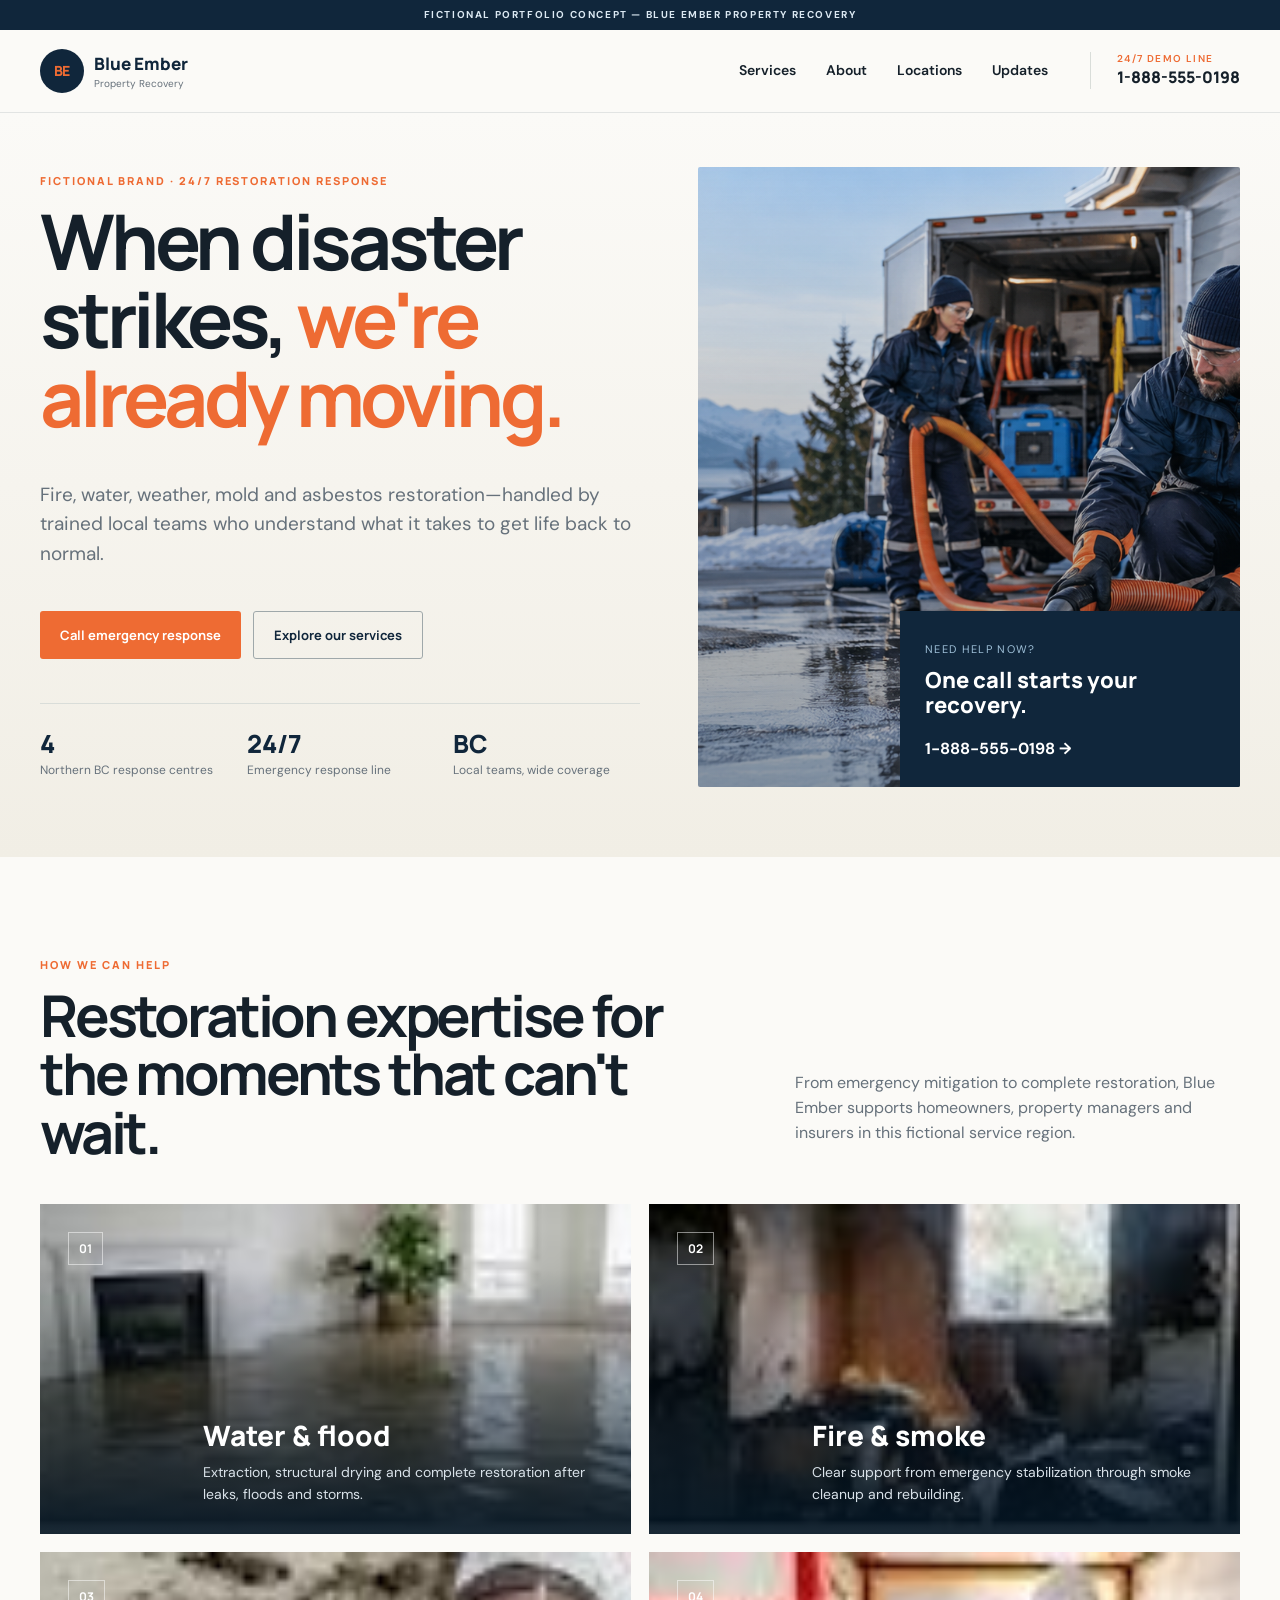
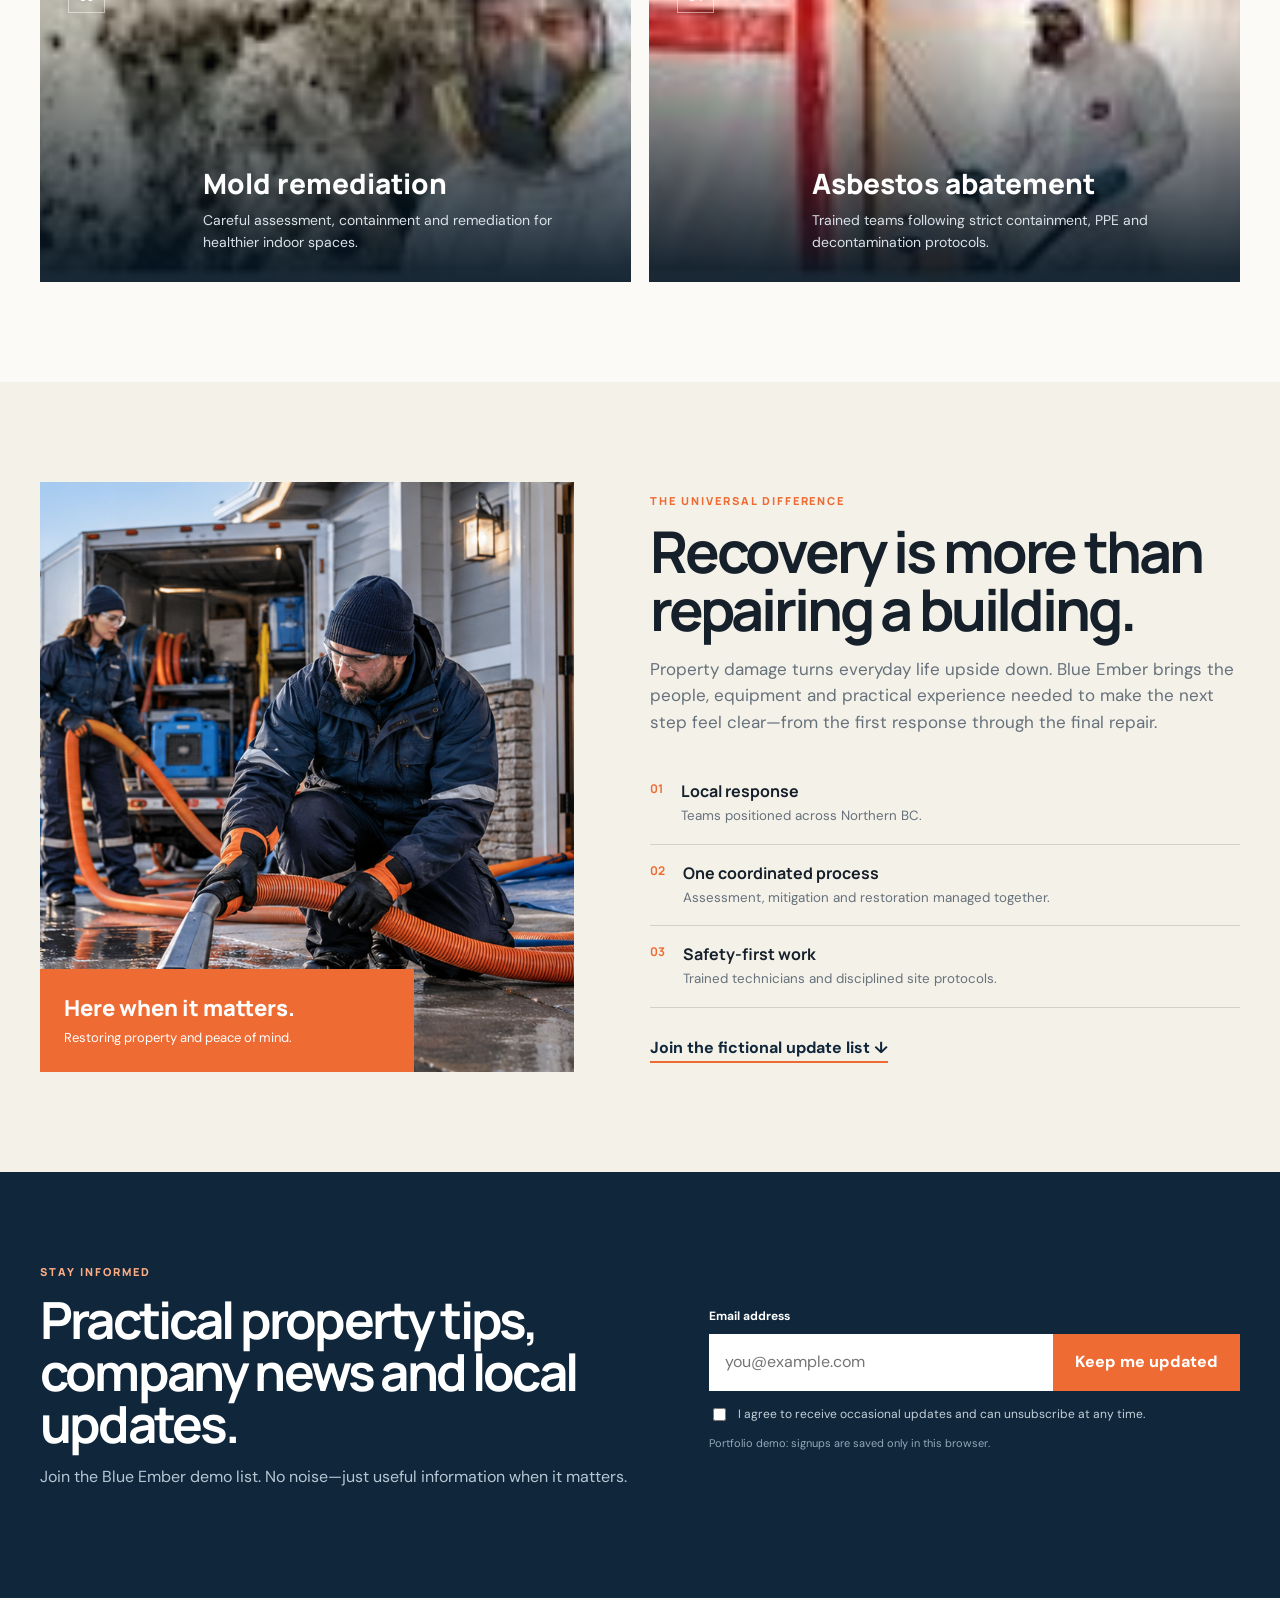
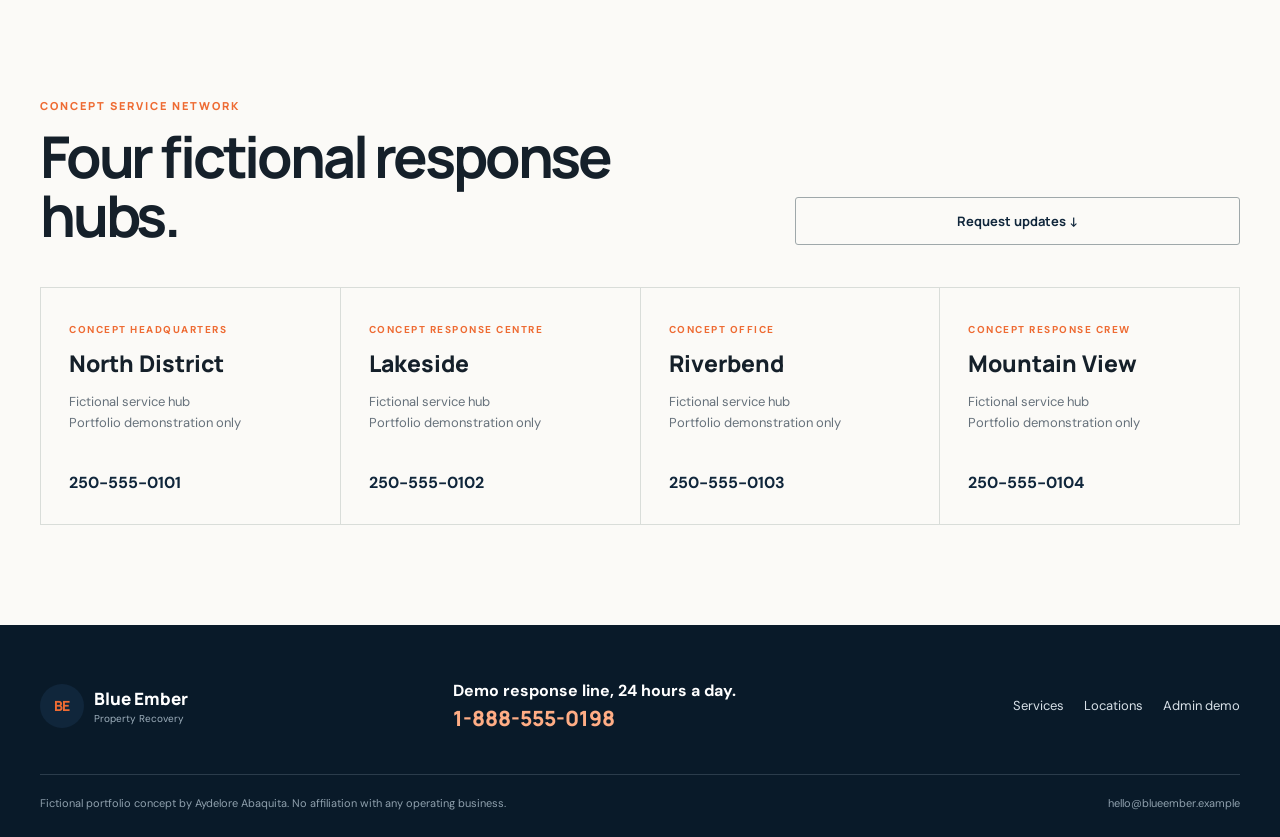
==== commit d58bdca6: "Replace URS branding with fictional Blue Ember identity" ====
--- a/index.html
+++ b/index.html
@@ -3,20 +3,20 @@
 <head>
   <meta charset="utf-8">
   <meta name="viewport" content="width=device-width, initial-scale=1">
-  <title>URS Canada — Northern BC Restoration</title>
-  <meta name="description" content="A landing page concept for Universal Restoration Systems, serving Northern British Columbia with 24/7 property restoration support.">
+  <title>Blue Ember — Property Recovery</title>
+  <meta name="description" content="A fictional portfolio landing page for Blue Ember Property Recovery.">
   <link rel="preconnect" href="https://fonts.googleapis.com">
   <link rel="preconnect" href="https://fonts.gstatic.com" crossorigin>
   <link href="https://fonts.googleapis.com/css2?family=DM+Sans:wght@400;500;600;700&family=Manrope:wght@600;700;800&display=swap" rel="stylesheet">
   <link rel="stylesheet" href="assets/styles.css">
 </head>
 <body>
-  <div class="concept-bar">PORTFOLIO CONCEPT — NOT THE OFFICIAL URS WEBSITE</div>
+  <div class="concept-bar">FICTIONAL PORTFOLIO CONCEPT — BLUE EMBER PROPERTY RECOVERY</div>
   <header class="site-header">
     <div class="shell nav-wrap">
-      <a class="brand" href="#top" aria-label="URS Canada home"><img src="assets/urs-logo.png" alt="URS Canada — Universal Restoration Systems"></a>
+      <a class="brand" href="#top" aria-label="Blue Ember home"><span class="brand-mark">BE</span><span><strong>Blue Ember</strong><small>Property Recovery</small></span></a>
       <nav aria-label="Main navigation"><a href="#services">Services</a><a href="#about">About</a><a href="#locations">Locations</a><a href="#updates">Updates</a></nav>
-      <a class="phone-link" href="tel:18779924321"><span>24/7 emergency</span>1-877-992-4321</a>
+      <a class="phone-link" href="tel:18885550198"><span>24/7 demo line</span>1-888-555-0198</a>
       <button class="menu-btn" type="button" aria-label="Open menu" aria-expanded="false">Menu</button>
     </div>
   </header>
@@ -24,7 +24,7 @@
     <section class="hero">
       <div class="shell hero-grid">
         <div class="hero-copy">
-          <p class="kicker">NORTHERN BC · 24/7 RESTORATION RESPONSE</p>
+          <p class="kicker">FICTIONAL BRAND · 24/7 RESTORATION RESPONSE</p>
           <h1>When disaster strikes, <em>we're already moving.</em></h1>
           <p class="hero-lead">Fire, water, weather, mold and asbestos restoration—handled by trained local teams who understand what it takes to get life back to normal.</p>
           <div class="hero-actions"><a class="button primary" href="tel:18779924321">Call emergency response</a><a class="button secondary" href="#services">Explore our services</a></div>
@@ -32,14 +32,14 @@
             <div><strong>4</strong><span>Northern BC response centres</span></div><div><strong>24/7</strong><span>Emergency response line</span></div><div><strong>BC</strong><span>Local teams, wide coverage</span></div>
           </div>
         </div>
-        <div class="hero-visual" role="img" aria-label="URS restoration team responding at a property">
-          <div class="visual-note"><span>Need help now?</span><strong>One call starts your recovery.</strong><a href="tel:18779924321">1-877-992-4321 →</a></div>
+        <div class="hero-visual" role="img" aria-label="Blue Ember restoration team responding at a property">
+          <div class="visual-note"><span>Need help now?</span><strong>One call starts your recovery.</strong><a href="tel:18885550198">1-888-555-0198 →</a></div>
         </div>
       </div>
     </section>
     <section class="service-intro" id="services">
       <div class="shell">
-        <div class="section-heading"><div><p class="kicker">HOW WE CAN HELP</p><h2>Restoration expertise for the moments that can't wait.</h2></div><p>From emergency mitigation to complete restoration, URS supports homeowners, property managers and insurers throughout Northern British Columbia.</p></div>
+        <div class="section-heading"><div><p class="kicker">HOW WE CAN HELP</p><h2>Restoration expertise for the moments that can't wait.</h2></div><p>From emergency mitigation to complete restoration, Blue Ember supports homeowners, property managers and insurers in this fictional service region.</p></div>
         <div class="service-grid">
           <article class="service-card water"><span>01</span><div><h3>Water & flood</h3><p>Extraction, structural drying and complete restoration after leaks, floods and storms.</p></div></article>
           <article class="service-card fire"><span>02</span><div><h3>Fire & smoke</h3><p>Clear support from emergency stabilization through smoke cleanup and rebuilding.</p></div></article>
@@ -53,15 +53,15 @@
         <div class="about-image"><div class="about-badge"><strong>Here when it matters.</strong><span>Restoring property and peace of mind.</span></div></div>
         <div class="about-copy">
           <p class="kicker">THE UNIVERSAL DIFFERENCE</p><h2>Recovery is more than repairing a building.</h2>
-          <p>Property damage turns everyday life upside down. URS brings the people, equipment and practical experience needed to make the next step feel clear—from the first response through the final repair.</p>
+          <p>Property damage turns everyday life upside down. Blue Ember brings the people, equipment and practical experience needed to make the next step feel clear—from the first response through the final repair.</p>
           <ul><li><span>01</span><div><strong>Local response</strong><small>Teams positioned across Northern BC.</small></div></li><li><span>02</span><div><strong>One coordinated process</strong><small>Assessment, mitigation and restoration managed together.</small></div></li><li><span>03</span><div><strong>Safety-first work</strong><small>Trained technicians and disciplined site protocols.</small></div></li></ul>
-          <a class="text-link" href="https://www.urscanada.com/" target="_blank" rel="noopener">Visit the official URS website ↗</a>
+          <a class="text-link" href="#updates">Join the fictional update list ↓</a>
         </div>
       </div>
     </section>
     <section class="updates" id="updates">
       <div class="shell updates-card">
-        <div><p class="kicker light">STAY INFORMED</p><h2>Practical property tips, company news and local updates.</h2><p>Join the URS update list. No noise—just useful information when it matters.</p></div>
+        <div><p class="kicker light">STAY INFORMED</p><h2>Practical property tips, company news and local updates.</h2><p>Join the Blue Ember demo list. No noise—just useful information when it matters.</p></div>
         <form id="emailForm" class="email-form">
           <label for="signupEmail">Email address</label>
           <div class="email-row"><input id="signupEmail" name="email" type="email" autocomplete="email" placeholder="you@example.com" required><button type="submit">Keep me updated</button></div>
@@ -73,19 +73,19 @@
     </section>
     <section class="locations" id="locations">
       <div class="shell">
-        <div class="section-heading compact"><div><p class="kicker">LOCAL TEAMS</p><h2>Serving Northern British Columbia.</h2></div><a class="button secondary" href="https://www.urscanada.com/contact-us/" target="_blank" rel="noopener">Official contact page ↗</a></div>
+        <div class="section-heading compact"><div><p class="kicker">CONCEPT SERVICE NETWORK</p><h2>Four fictional response hubs.</h2></div><a class="button secondary" href="#updates">Request updates ↓</a></div>
         <div class="location-grid">
-          <article><span>Headquarters</span><h3>Prince George</h3><p>3675 Opie Crescent<br>Prince George, BC V2N 1B9</p><a href="tel:12506125177">250-612-5177</a></article>
-          <article><span>Response centre</span><h3>Terrace</h3><p>#106 4550 Greig Avenue<br>Terrace, BC V8G 1M8</p><a href="tel:12506354355">250-635-4355</a></article>
-          <article><span>Office</span><h3>Smithers</h3><p>4068 Railway Avenue<br>Smithers, BC V0J 2N0</p><a href="tel:12508777789">250-877-7789</a></article>
-          <article><span>Response crew</span><h3>Quesnel</h3><p>2391 Hydraulic Road<br>Quesnel, BC V2J 4H4</p><a href="tel:12507474699">250-747-4699</a></article>
+          <article><span>Concept headquarters</span><h3>North District</h3><p>Fictional service hub<br>Portfolio demonstration only</p><a href="tel:12505550101">250-555-0101</a></article>
+          <article><span>Concept response centre</span><h3>Lakeside</h3><p>Fictional service hub<br>Portfolio demonstration only</p><a href="tel:12505550102">250-555-0102</a></article>
+          <article><span>Concept office</span><h3>Riverbend</h3><p>Fictional service hub<br>Portfolio demonstration only</p><a href="tel:12505550103">250-555-0103</a></article>
+          <article><span>Concept response crew</span><h3>Mountain View</h3><p>Fictional service hub<br>Portfolio demonstration only</p><a href="tel:12505550104">250-555-0104</a></article>
         </div>
       </div>
     </section>
   </main>
   <footer>
-    <div class="shell footer-grid"><img src="assets/urs-logo.png" alt="URS Canada"><div><strong>Emergency response, 24 hours a day.</strong><a href="tel:18779924321">1-877-992-4321</a></div><div class="footer-links"><a href="#services">Services</a><a href="#locations">Locations</a><a href="admin.html">Admin demo</a></div></div>
-    <div class="shell footer-bottom"><span>Portfolio concept by Aydelore Abaquita. Not affiliated with Universal Restoration Systems.</span><a href="mailto:sales@urscanada.com">sales@urscanada.com</a></div>
+    <div class="shell footer-grid"><a class="brand footer-brand" href="#top"><span class="brand-mark">BE</span><span><strong>Blue Ember</strong><small>Property Recovery</small></span></a><div><strong>Demo response line, 24 hours a day.</strong><a href="tel:18885550198">1-888-555-0198</a></div><div class="footer-links"><a href="#services">Services</a><a href="#locations">Locations</a><a href="admin.html">Admin demo</a></div></div>
+    <div class="shell footer-bottom"><span>Fictional portfolio concept by Aydelore Abaquita. No affiliation with any operating business.</span><span>hello@blueember.example</span></div>
   </footer>
   <script src="assets/app.js"></script>
 </body>
--- a/assets/styles.css
+++ b/assets/styles.css
@@ -1,12 +1,12 @@
 :root{--navy:#10263b;--orange:#ee6b33;--cream:#f4f1e9;--paper:#fbfaf7;--ink:#15202a;--muted:#66717b;--line:#d9ddd9;--white:#fff}
 *{box-sizing:border-box}html{scroll-behavior:smooth}body{margin:0;background:var(--paper);color:var(--ink);font-family:"DM Sans",sans-serif;line-height:1.55}a{color:inherit}img{max-width:100%}button,input{font:inherit}.shell{width:min(1200px,calc(100% - 40px));margin:auto}
-.concept-bar{background:var(--navy);color:#dce9f3;text-align:center;padding:7px;font-size:10px;font-weight:700;letter-spacing:.16em}.site-header{position:sticky;top:0;z-index:50;background:rgba(251,250,247,.94);backdrop-filter:blur(14px);border-bottom:1px solid rgba(16,38,59,.1)}.nav-wrap{height:82px;display:flex;align-items:center;gap:42px}.brand{display:flex;width:184px}.brand img{width:100%;height:auto}.site-header nav{display:flex;gap:30px;margin-left:auto}.site-header nav a{text-decoration:none;font-size:14px;font-weight:600}.site-header nav a:hover{color:var(--orange)}.phone-link{display:flex;flex-direction:column;text-decoration:none;border-left:1px solid var(--line);padding-left:26px;font-family:Manrope,sans-serif;font-weight:800}.phone-link span{font:600 10px "DM Sans",sans-serif;letter-spacing:.14em;text-transform:uppercase;color:var(--orange)}.menu-btn{display:none;border:0;background:none;font-weight:700}
+.concept-bar{background:var(--navy);color:#dce9f3;text-align:center;padding:7px;font-size:10px;font-weight:700;letter-spacing:.16em}.site-header{position:sticky;top:0;z-index:50;background:rgba(251,250,247,.94);backdrop-filter:blur(14px);border-bottom:1px solid rgba(16,38,59,.1)}.nav-wrap{height:82px;display:flex;align-items:center;gap:42px}.brand{display:flex;align-items:center;gap:10px;width:auto;text-decoration:none}.brand-mark{display:grid;place-items:center;width:44px;height:44px;border-radius:50%;background:var(--navy);color:var(--orange);font:800 14px Manrope,sans-serif;letter-spacing:-.04em}.brand strong,.brand small{display:block;line-height:1.1}.brand strong{font:800 17px Manrope,sans-serif;color:var(--navy)}.brand small{font-size:10px;color:var(--muted);margin-top:3px}.site-header nav{display:flex;gap:30px;margin-left:auto}.site-header nav a{text-decoration:none;font-size:14px;font-weight:600}.site-header nav a:hover{color:var(--orange)}.phone-link{display:flex;flex-direction:column;text-decoration:none;border-left:1px solid var(--line);padding-left:26px;font-family:Manrope,sans-serif;font-weight:800}.phone-link span{font:600 10px "DM Sans",sans-serif;letter-spacing:.14em;text-transform:uppercase;color:var(--orange)}.menu-btn{display:none;border:0;background:none;font-weight:700}
 .hero{padding:54px 0 70px;background:linear-gradient(180deg,#fbfaf7 0%,#f1eee5 100%)}.hero-grid{display:grid;grid-template-columns:1.05fr .95fr;min-height:620px;gap:58px;align-items:stretch}.hero-copy{display:flex;flex-direction:column;justify-content:center}.kicker{margin:0 0 14px;color:var(--orange);font:800 11px Manrope,sans-serif;letter-spacing:.18em}.hero h1,.section-heading h2,.about h2,.updates h2{font-family:Manrope,sans-serif;letter-spacing:-.055em;line-height:1.02}.hero h1{font-size:clamp(50px,6vw,82px);margin:0 0 24px;max-width:760px}.hero h1 em{font-style:normal;color:var(--orange)}.hero-lead{font-size:19px;color:var(--muted);max-width:630px}.hero-actions{display:flex;gap:12px;flex-wrap:wrap;margin:24px 0 44px}.button{display:inline-flex;align-items:center;justify-content:center;padding:14px 20px;text-decoration:none;border-radius:3px;font:700 13px Manrope,sans-serif}.button.primary{background:var(--orange);color:#fff}.button.primary:hover{background:#d95b27}.button.secondary{border:1px solid #9fa8aa;background:transparent;color:var(--navy)}.hero-proof{border-top:1px solid var(--line);display:grid;grid-template-columns:repeat(3,1fr);padding-top:22px;gap:20px}.hero-proof div{display:flex;flex-direction:column}.hero-proof strong{font:800 25px Manrope,sans-serif;color:var(--navy)}.hero-proof span{font-size:12px;color:var(--muted)}
-.hero-visual{min-height:610px;position:relative;background:linear-gradient(180deg,rgba(8,24,38,.05),rgba(8,24,38,.35)),url('hero-restoration.png') center/cover no-repeat;border-radius:2px;overflow:hidden}.visual-note{position:absolute;right:0;bottom:0;width:min(340px,82%);padding:25px;background:var(--navy);color:#fff}.visual-note span{font-size:11px;text-transform:uppercase;letter-spacing:.12em;color:#9fc0d8}.visual-note strong{display:block;font:800 22px/1.15 Manrope,sans-serif;margin:7px 0 18px}.visual-note a{color:#fff;text-decoration:none;font-weight:700}
+.hero-visual{min-height:610px;position:relative;background:linear-gradient(180deg,rgba(8,24,38,.05),rgba(8,24,38,.35)),url('blue-ember-hero.png') center/cover no-repeat;border-radius:2px;overflow:hidden}.visual-note{position:absolute;right:0;bottom:0;width:min(340px,82%);padding:25px;background:var(--navy);color:#fff}.visual-note span{font-size:11px;text-transform:uppercase;letter-spacing:.12em;color:#9fc0d8}.visual-note strong{display:block;font:800 22px/1.15 Manrope,sans-serif;margin:7px 0 18px}.visual-note a{color:#fff;text-decoration:none;font-weight:700}
 .service-intro{padding:100px 0}.section-heading{display:grid;grid-template-columns:1fr .65fr;gap:70px;align-items:end;margin-bottom:42px}.section-heading h2,.about h2,.updates h2{font-size:clamp(36px,4.5vw,58px);margin:0}.section-heading>p{color:var(--muted);font-size:16px}.service-grid{display:grid;grid-template-columns:repeat(2,1fr);gap:18px}.service-card{min-height:330px;padding:28px;color:#fff;display:flex;align-items:flex-end;gap:24px;position:relative;background-position:center;background-size:cover;overflow:hidden}.service-card:before{content:"";position:absolute;inset:0;background:linear-gradient(180deg,transparent 20%,rgba(5,22,36,.93) 100%)}.service-card>*{position:relative}.service-card>span{align-self:flex-start;margin-right:auto;font:700 12px Manrope,sans-serif;border:1px solid rgba(255,255,255,.5);padding:7px 10px}.service-card div{max-width:400px}.service-card h3{font:800 28px Manrope,sans-serif;margin:0}.service-card p{margin:8px 0 0;color:#d9e2e9;font-size:14px}.service-card.water{background-image:url('water.jpg')}.service-card.fire{background-image:url('fire.jpg')}.service-card.mold{background-image:url('mold.jpg')}.service-card.asbestos{background-image:url('asbestos.jpg')}
-.about{padding:100px 0;background:var(--cream)}.about-grid{display:grid;grid-template-columns:.95fr 1.05fr;gap:76px;align-items:center}.about-image{min-height:590px;background:url('hero-restoration.png') 62% center/cover no-repeat;position:relative}.about-badge{position:absolute;left:0;bottom:0;background:var(--orange);color:#fff;padding:24px;width:70%}.about-badge strong,.about-badge span{display:block}.about-badge strong{font:800 22px Manrope,sans-serif}.about-badge span{font-size:13px;margin-top:5px}.about-copy>p:not(.kicker){color:var(--muted);font-size:17px}.about ul{list-style:none;padding:0;margin:28px 0}.about li{display:flex;gap:18px;padding:17px 0;border-bottom:1px solid #d5d1c7}.about li>span{font:700 12px Manrope,sans-serif;color:var(--orange)}.about li strong,.about li small{display:block}.about li strong{font:700 16px Manrope,sans-serif}.about li small{color:var(--muted);margin-top:4px}.text-link{font-weight:700;color:var(--navy);text-decoration:none;border-bottom:2px solid var(--orange);padding-bottom:3px}
+.about{padding:100px 0;background:var(--cream)}.about-grid{display:grid;grid-template-columns:.95fr 1.05fr;gap:76px;align-items:center}.about-image{min-height:590px;background:url('blue-ember-hero.png') 70% center/cover no-repeat;position:relative}.about-badge{position:absolute;left:0;bottom:0;background:var(--orange);color:#fff;padding:24px;width:70%}.about-badge strong,.about-badge span{display:block}.about-badge strong{font:800 22px Manrope,sans-serif}.about-badge span{font-size:13px;margin-top:5px}.about-copy>p:not(.kicker){color:var(--muted);font-size:17px}.about ul{list-style:none;padding:0;margin:28px 0}.about li{display:flex;gap:18px;padding:17px 0;border-bottom:1px solid #d5d1c7}.about li>span{font:700 12px Manrope,sans-serif;color:var(--orange)}.about li strong,.about li small{display:block}.about li strong{font:700 16px Manrope,sans-serif}.about li small{color:var(--muted);margin-top:4px}.text-link{font-weight:700;color:var(--navy);text-decoration:none;border-bottom:2px solid var(--orange);padding-bottom:3px}
 .updates{padding:92px 0;background:var(--navy)}.updates-card{display:grid;grid-template-columns:1fr .9fr;gap:80px;align-items:center;color:#fff}.kicker.light{color:#ffad85}.updates h2{font-size:clamp(34px,4vw,54px)}.updates-card>div>p:last-child{color:#b6c7d4}.email-form label{display:block;font-size:12px;font-weight:700;margin-bottom:8px}.email-row{display:grid;grid-template-columns:1fr auto}.email-row input{min-width:0;border:0;padding:16px}.email-row button{border:0;background:var(--orange);color:#fff;font-weight:800;padding:0 22px;cursor:pointer}.consent{display:flex!important;align-items:flex-start;gap:9px;margin-top:14px!important;font-weight:400!important;color:#c3d0d9}.consent input{width:auto;margin-top:3px}.form-note{font-size:11px;color:#93a9b8}.signup-success{margin-top:14px;padding:13px;background:#1e4a3d;color:#e9fff6}.signup-success strong{margin-right:6px}
 .locations{padding:100px 0}.section-heading.compact{align-items:end}.location-grid{display:grid;grid-template-columns:repeat(4,1fr);border-top:1px solid var(--line);border-left:1px solid var(--line)}.location-grid article{padding:28px;border-right:1px solid var(--line);border-bottom:1px solid var(--line)}.location-grid span{font-size:10px;text-transform:uppercase;letter-spacing:.15em;color:var(--orange);font-weight:700}.location-grid h3{font:800 23px Manrope,sans-serif;margin:7px 0}.location-grid p{min-height:66px;color:var(--muted);font-size:13px}.location-grid a{font-weight:700;text-decoration:none;color:var(--navy)}
-footer{padding:54px 0 25px;background:#091a29;color:#fff}.footer-grid{display:grid;grid-template-columns:1fr 1fr 1fr;gap:40px;align-items:center}.footer-grid>img{width:180px;background:#fff;padding:8px}.footer-grid>div:nth-child(2){display:flex;flex-direction:column}.footer-grid>div:nth-child(2) a{color:#ffad85;font:800 21px Manrope,sans-serif;text-decoration:none}.footer-links{display:flex;justify-content:flex-end;gap:20px}.footer-links a{color:#d8e1e8;text-decoration:none;font-size:13px}.footer-bottom{display:flex;justify-content:space-between;gap:20px;margin-top:42px;padding-top:20px;border-top:1px solid #2b3c4b;color:#8fa0ad;font-size:11px}.footer-bottom a{color:#b9c9d4}
+footer{padding:54px 0 25px;background:#091a29;color:#fff}.footer-grid{display:grid;grid-template-columns:1fr 1fr 1fr;gap:40px;align-items:center}.footer-brand strong{color:#fff}.footer-brand small{color:#9fb0bd}.footer-grid>div:nth-child(2){display:flex;flex-direction:column}.footer-grid>div:nth-child(2) a{color:#ffad85;font:800 21px Manrope,sans-serif;text-decoration:none}.footer-links{display:flex;justify-content:flex-end;gap:20px}.footer-links a{color:#d8e1e8;text-decoration:none;font-size:13px}.footer-bottom{display:flex;justify-content:space-between;gap:20px;margin-top:42px;padding-top:20px;border-top:1px solid #2b3c4b;color:#8fa0ad;font-size:11px}.footer-bottom a{color:#b9c9d4}
 @media(max-width:980px){.site-header nav,.phone-link{display:none}.menu-btn{display:block;margin-left:auto}.site-header nav{position:absolute;left:20px;right:20px;top:70px;background:var(--paper);padding:20px;flex-direction:column;box-shadow:0 15px 30px rgba(0,0,0,.12)}.hero-grid,.about-grid,.updates-card,.section-heading{grid-template-columns:1fr}.hero-visual{min-height:500px}.location-grid{grid-template-columns:repeat(2,1fr)}}
 @media(max-width:640px){.shell{width:min(100% - 26px,1200px)}.nav-wrap{height:70px}.brand{width:155px}.hero{padding-top:35px}.hero-grid{gap:30px;min-height:0}.hero h1{font-size:48px}.hero-proof{grid-template-columns:1fr 1fr}.hero-proof div:last-child{grid-column:1/-1}.hero-visual{min-height:430px}.service-intro,.about,.updates,.locations{padding:70px 0}.service-grid,.location-grid{grid-template-columns:1fr}.service-card{min-height:280px}.about-image{min-height:450px}.email-row{grid-template-columns:1fr}.email-row button{padding:15px}.footer-grid{grid-template-columns:1fr}.footer-links{justify-content:flex-start}.footer-bottom{flex-direction:column}}
